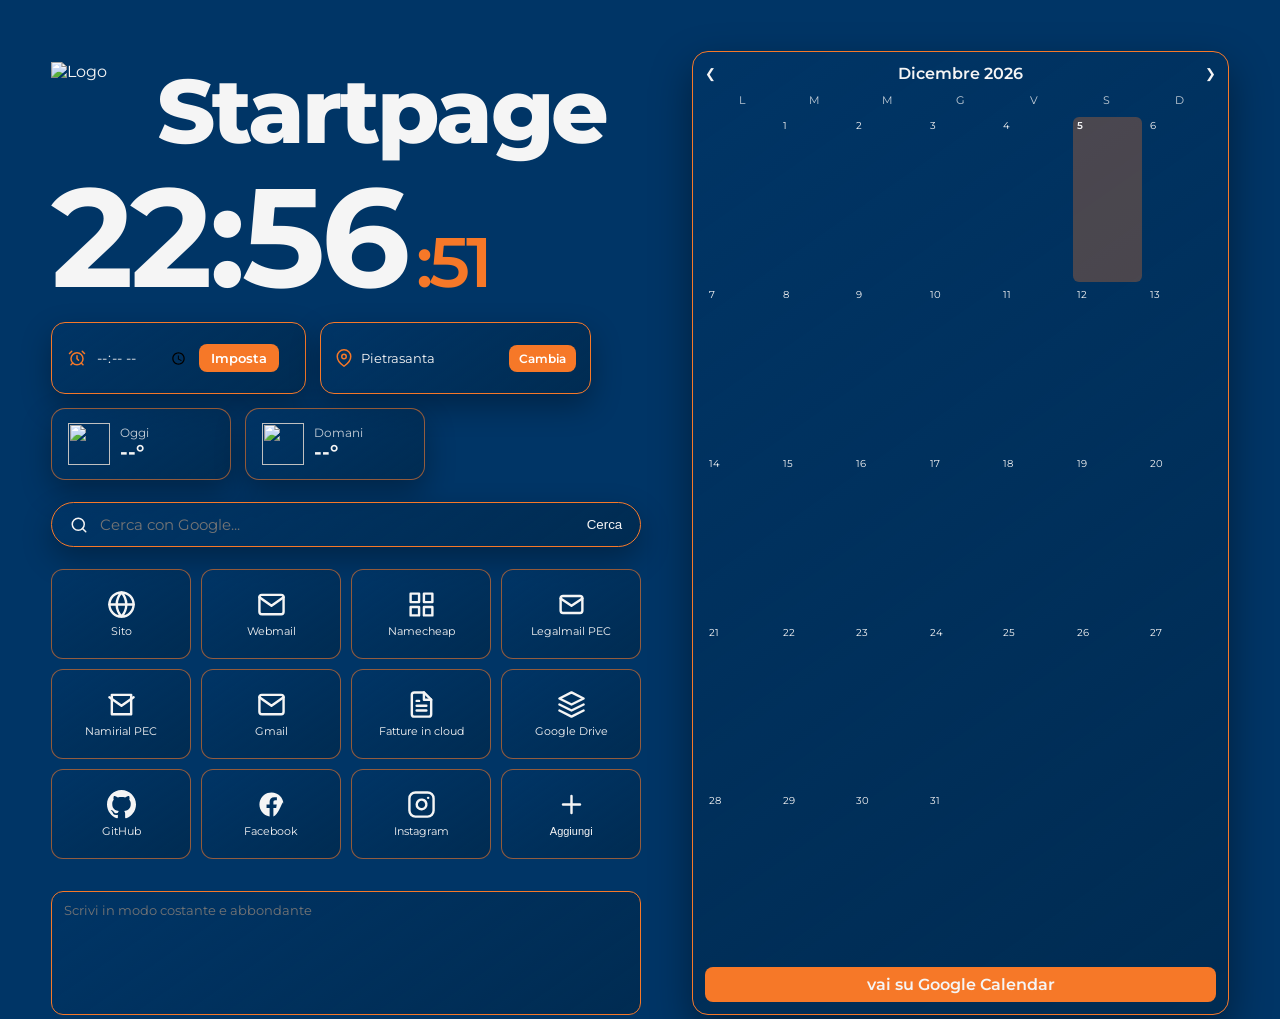
==== startpage/index.html @ b62c3a61 "Startpage: layout mobile sveglia+località insieme, meteo sotto" ====
<!DOCTYPE html>
<html lang="it">
<head>
  <meta charset="UTF-8">
  <meta name="viewport" content="width=device-width, initial-scale=1.0">
  <title>Startpage</title>
  <link rel="preconnect" href="https://fonts.googleapis.com">
  <link rel="preconnect" href="https://fonts.gstatic.com" crossorigin>
  <link href="https://fonts.googleapis.com/css2?family=Montserrat:wght@400;500;600;700;800&display=swap" rel="stylesheet">
  <style>
    * { margin: 0; padding: 0; box-sizing: border-box; }
    html, body {
      height: 100%;
      font-family: 'Montserrat', system-ui, sans-serif;
      background: #003566;
      color: #f5f5f5;
      overflow: visible;
    }
    .bg-pattern {
      position: fixed;
      inset: 0;
      pointer-events: none;
      z-index: 0;
    }
    .bg-pattern::before {
      content: '';
      position: absolute;
      inset: -40%;
      background-image: url('https://lombardiadmin.github.io/gl_startpage/img/LOGO_ALLBLACK.svg');
      background-repeat: repeat;
      background-size: 160px 160px;
      opacity: 0.08;
      transform: rotate(-30deg);
      animation: pattern-scroll 80s linear infinite;
      filter: brightness(0);
    }
    @keyframes pattern-scroll {
      from { background-position: 0 0; }
      to { background-position: 320px 0; }
    }
    .container {
      position: relative;
      z-index: 1;
      display: grid;
      grid-template-columns: 1.1fr 1fr;
      gap: clamp(20px, 4vw, 60px);
      height: 100dvh;
      padding: clamp(20px, 4vw, 60px);
      overflow: visible;
    }
    .left-col, .right-col {
      display: flex;
      flex-direction: column;
      gap: clamp(16px, 3vw, 22px);
      overflow: visible;
      padding-right: 0;
    }
    
    .title-row {
      display: flex;
      align-items: center;
      gap: 16px;
      overflow: visible;
      padding-top: 20px;
    }
    .title-logo {
      width: clamp(60px, 10vw, 90px);
      height: clamp(60px, 10vw, 90px);
      margin-top: -10px;
      display: block;
    }
    .title {
      font-size: clamp(42px, 10vw, 90px);
      font-weight: 800;
      letter-spacing: -3px;
      line-height: 0.9;
    }
    
    .time {
      font-size: clamp(48px, 14vw, 140px);
      font-weight: 700;
      letter-spacing: -4px;
      line-height: 0.9;
      display: flex;
      align-items: baseline;
      gap: 10px;
    }
    .time-seconds {
      font-size: clamp(24px, 7vw, 70px);
      color: #f67828;
      font-weight: 600;
    }
    
    .top-row {
      display: flex;
      align-items: center;
      gap: clamp(16px, 3vw, 24px);
      flex-wrap: wrap;
    }
    
    .weather-row {
      display: flex;
      align-items: stretch;
      gap: clamp(10px, 2vw, 14px);
      flex-wrap: wrap;
    }
    .weather-card {
      display: flex;
      align-items: center;
      gap: 10px;
      padding: 10px 16px;
      background: linear-gradient(145deg, rgba(0,53,102,.8), rgba(0,35,63,.5));
      border: 1px solid rgba(246,120,40,.6);
      border-radius: 14px;
      box-shadow: 0 12px 30px rgba(0,0,0,.3);
      height: 72px;
      width: 180px;
      flex-shrink: 0;
    }
    .location-card {
      display: flex;
      align-items: center;
      gap: 8px;
      padding: 10px 14px;
      background: linear-gradient(145deg, rgba(0,53,102,.8), rgba(0,35,63,.5));
      border: 1px solid #f67828;
      border-radius: 14px;
      box-shadow: 0 12px 30px rgba(0,0,0,.3);
      height: 72px;
    }
    .location-card input {
      background: transparent;
      border: none;
      color: #f5f5f5;
      font-family: 'Montserrat', sans-serif;
      font-size: 13px;
      width: 140px;
      outline: none;
    }
    .location-card button {
      background: #f67828;
      border: none;
      color: #fff;
      padding: 6px 10px;
      border-radius: 8px;
      cursor: pointer;
      font-family: 'Montserrat', sans-serif;
      font-weight: 600;
      font-size: 12px;
    }
    .alarm-card {
      display: flex;
      align-items: center;
      gap: 10px;
      padding: 10px 16px;
      background: linear-gradient(145deg, rgba(0,53,102,.8), rgba(0,35,63,.5));
      border: 1px solid #f67828;
      border-radius: 14px;
      box-shadow: 0 12px 30px rgba(0,0,0,.3);
      height: 72px;
    }
    .alarm-card input[type="time"] {
      background: transparent;
      border: none;
      color: #f5f5f5;
      font-family: 'Montserrat', sans-serif;
      font-size: 14px;
    }
    .alarm-card button {
      background: #f67828;
      border: none;
      color: #fff;
      padding: 6px 12px;
      border-radius: 8px;
      cursor: pointer;
      font-family: 'Montserrat', sans-serif;
      font-weight: 600;
    }
    
    .weather-icon {
      width: 42px;
      height: 42px;
    }
    .weather-info {
      display: flex;
      flex-direction: column;
    }
    .weather-day {
      font-size: 12px;
      opacity: .8;
    }
    .weather-temp {
      font-size: 20px;
      font-weight: 700;
    }
    
    .search-box {
      display: flex;
      align-items: center;
      gap: 12px;
      padding: 12px 18px;
      background: linear-gradient(145deg, rgba(0,53,102,.8), rgba(0,35,63,.5));
      border: 1px solid #f67828;
      border-radius: 999px;
      box-shadow: 0 12px 30px rgba(0,0,0,.3);
      width: 100%;
      max-width: 100%;
    }
    .search-box input {
      flex: 1;
      background: transparent;
      border: none;
      color: #f5f5f5;
      font-family: 'Montserrat', sans-serif;
      font-size: 15px;
      outline: none;
    }
    .search-box button {
      background: transparent;
      border: none;
      color: #f5f5f5;
      cursor: pointer;
    }
    
    .links-grid {
      display: grid;
      grid-template-columns: repeat(4, 1fr);
      gap: 10px;
    }
    .link-item {
      display: flex;
      flex-direction: column;
      align-items: center;
      justify-content: center;
      gap: 6px;
      text-decoration: none;
      color: #f5f5f5;
      text-align: center;
      padding: 10px 6px;
      background: linear-gradient(145deg, rgba(0,53,102,.8), rgba(0,35,63,.5));
      border: 1px solid rgba(246,120,40,.6);
      border-radius: 12px;
      transition: border-color .2s ease, background .2s ease, transform .2s ease;
      min-height: 90px;
    }
    .link-item svg,
    .link-item img {
      width: 29px;
      height: 29px;
      border-radius: 4px;
    }
    .link-item:hover {
      border-color: #f67828;
      background: rgba(246,120,40,.25);
      transform: translateY(-2px);
    }
    .link-name {
      font-size: 11px;
      line-height: 1.2;
      max-width: 90px;
    }
    
    .notes-area {
      margin-top: 10px;
      width: 100%;
      flex: 1;
      min-height: 120px;
    }
    .notes-area textarea {
      width: 100%;
      height: 100%;
      min-height: 120px;
      background: linear-gradient(145deg, rgba(0,53,102,.8), rgba(0,35,63,.5));
      border: 1px solid #f67828;
      border-radius: 12px;
      color: #f5f5f5;
      font-family: 'Montserrat', sans-serif;
      font-size: 13px;
      padding: 10px 12px;
      resize: none;
      outline: none;
    }
    .calendar-card {
      flex: 1;
      height: 100%;
      background: linear-gradient(145deg, rgba(0,53,102,.8), rgba(0,35,63,.5));
      border: 1px solid #f67828;
      border-radius: 16px;
      overflow: hidden;
      box-shadow: 0 16px 40px rgba(0,0,0,.4);
    }
    .calendar-card iframe {
      width: 100%;
      height: 100%;
      border: none;
    }
    
    @media (max-width: 1100px) {
      .container { grid-template-columns: 1fr; overflow: visible; }
      html, body { overflow: visible; }
      .calendar-card { height: 400px; }
      .search-box { width: 100%; }
      .links-grid { grid-template-columns: repeat(2, 1fr); }
      .weather-row { gap: 8px; display: flex; flex-wrap: wrap; }
      .alarm-card { flex: 1 1 45%; }
      .location-card { flex: 1 1 45%; }
      .weather-card { flex: 1 1 45%; }
    }
  </style>
</head>
<body>
  <div class="bg-pattern"></div>
  <div class="container">
    <div class="left-col">
      <div class="title-row">
        <img class="title-logo" src="https://lombardiadmin.github.io/gl_startpage/img/LOGOWHITE.svg" alt="Logo">
        <h1 class="title">Startpage</h1>
      </div>
      
      <div class="time">
        <span id="time-main">00:00</span>
        <span class="time-seconds" id="time-sec">:00</span>
      </div>
      
      <div class="weather-row">
        <div class="alarm-card">
          <svg width="18" height="18" viewBox="0 0 24 24" fill="none" stroke="#f67828" stroke-width="2" stroke-linecap="round" stroke-linejoin="round"><circle cx="12" cy="13" r="8"/><path d="M12 9v4l2 2"/><path d="M5 3L2 6"/><path d="M22 6l-3-3"/><path d="M6.38 18.7L4 21"/><path d="M17.64 18.67L20 21"/></svg>
          <input type="time" id="alarmTime">
          <button onclick="setAlarm()">Imposta</button>
          <span id="alarmStatus" style="font-size:12px; opacity:.8;"></span>
        </div>
        <div class="location-card">
          <svg width="18" height="18" viewBox="0 0 24 24" fill="none" stroke="#f67828" stroke-width="2" stroke-linecap="round" stroke-linejoin="round"><path d="M21 10c0 7-9 13-9 13s-9-6-9-13a9 9 0 0 1 18 0z"/><circle cx="12" cy="10" r="3"/></svg>
          <input id="locationInput" value="Pietrasanta" placeholder="Località">
          <button onclick="updateLocation()">Cambia</button>
        </div>
        <div class="weather-card">
          <img class="weather-icon" id="weather-icon-today" src="" alt="">
          <div class="weather-info">
            <span class="weather-day">Oggi</span>
            <span class="weather-temp" id="weather-today">--°</span>
          </div>
        </div>
        <div class="weather-card">
          <img class="weather-icon" id="weather-icon-tomorrow" src="" alt="">
          <div class="weather-info">
            <span class="weather-day">Domani</span>
            <span class="weather-temp" id="weather-tomorrow">--°</span>
          </div>
        </div>
      </div>
      
      <form class="search-box" action="https://www.google.com/search" method="GET">
        <svg width="18" height="18" viewBox="0 0 24 24" fill="none" stroke="currentColor" stroke-width="2" stroke-linecap="round" stroke-linejoin="round"><circle cx="11" cy="11" r="8"/><line x1="21" y1="21" x2="16.65" y2="16.65"/></svg>
        <input type="text" name="q" placeholder="Cerca con Google..." autocomplete="off">
        <button type="submit">Cerca</button>
      </form>
      
      <div class="links-grid" id="linksGrid">
        <a class="link-item" href="https://www.gabrielelombardisrl.com" target="_blank">
          <svg viewBox="0 0 24 24" fill="none" stroke="currentColor" stroke-width="2" stroke-linecap="round" stroke-linejoin="round"><circle cx="12" cy="12" r="10"/><line x1="2" y1="12" x2="22" y2="12"/><path d="M12 2a15.3 15.3 0 0 1 4 10 15.3 15.3 0 0 1-4 10 15.3 15.3 0 0 1-4-10 15.3 15.3 0 0 1 4-10z"/></svg>
          <span class="link-name">Sito</span>
        </a>
        <a class="link-item" href="https://server703.web-hosting.com:2096/cpsess1949584074/webmail/jupiter/account_preferences/index.html#/" target="_blank">
          <svg viewBox="0 0 24 24" fill="none" stroke="currentColor" stroke-width="2" stroke-linecap="round" stroke-linejoin="round"><path d="M4 4h16c1.1 0 2 .9 2 2v12c0 1.1-.9 2-2 2H4c-1.1 0-2-.9-2-2V6c0-1.1.9-2 2-2z"/><polyline points="22,6 12,13 2,6"/></svg>
          <span class="link-name">Webmail</span>
        </a>
        <a class="link-item" href="https://www.namecheap.com" target="_blank">
          <svg viewBox="0 0 24 24" fill="none" stroke="currentColor" stroke-width="2" stroke-linecap="round" stroke-linejoin="round"><rect x="3" y="3" width="7" height="7"/><rect x="14" y="3" width="7" height="7"/><rect x="14" y="14" width="7" height="7"/><rect x="3" y="14" width="7" height="7"/></svg>
          <span class="link-name">Namecheap</span>
        </a>
        <a class="link-item" href="https://webmail.infocert.it/legalmail/" target="_blank">
          <svg viewBox="0 0 24 24" fill="none" stroke="currentColor" stroke-width="2" stroke-linecap="round" stroke-linejoin="round"><rect x="3" y="5" width="18" height="14" rx="2"/><polyline points="3 7 12 13 21 7"/></svg>
          <span class="link-name">Legalmail PEC</span>
        </a>
        <a class="link-item" href="https://www.namirial.it/pec/" target="_blank">
          <svg viewBox="0 0 24 24" fill="none" stroke="currentColor" stroke-width="2" stroke-linecap="round" stroke-linejoin="round"><path d="M4 4h16v16H4z"/><path d="M22 6L12 13 2 6"/></svg>
          <span class="link-name">Namirial PEC</span>
        </a>
        <a class="link-item" href="https://mail.google.com" target="_blank">
          <svg viewBox="0 0 24 24" fill="none" stroke="currentColor" stroke-width="2" stroke-linecap="round" stroke-linejoin="round"><path d="M4 4h16c1.1 0 2 .9 2 2v12c0 1.1-.9 2-2 2H4c-1.1 0-2-.9-2-2V6c0-1.1.9-2 2-2z"/><polyline points="22,6 12,13 2,6"/></svg>
          <span class="link-name">Gmail</span>
        </a>
        <a class="link-item" href="https://www.fattureincloud.it" target="_blank">
          <svg viewBox="0 0 24 24" fill="none" stroke="currentColor" stroke-width="2" stroke-linecap="round" stroke-linejoin="round"><path d="M14 2H6a2 2 0 0 0-2 2v16a2 2 0 0 0 2 2h12a2 2 0 0 0 2-2V8z"/><polyline points="14,2 14,8 20,8"/><line x1="16" y1="13" x2="8" y2="13"/><line x1="16" y1="17" x2="8" y2="17"/><polyline points="10,9 9,9 8,9"/></svg>
          <span class="link-name">Fatture in cloud</span>
        </a>
        <a class="link-item" href="https://drive.google.com/drive/folders/1b-_ltrPAFRr6zDzSw6Bn8rayREw6NcQG?usp=drive_link" target="_blank">
          <svg viewBox="0 0 24 24" fill="none" stroke="currentColor" stroke-width="2" stroke-linecap="round" stroke-linejoin="round"><path d="M12 2L2 7l10 5 10-5-10-5z"/><path d="M2 17l10 5 10-5"/><path d="M2 12l10 5 10-5"/></svg>
          <span class="link-name">Google Drive</span>
        </a>
        <a class="link-item" href="https://github.com/lombardiadmin?tab=repositories" target="_blank">
          <svg viewBox="0 0 24 24" fill="currentColor"><path d="M12 0c-6.626 0-12 5.373-12 12 0 5.302 3.438 9.8 8.207 11.387.599.111.793-.261.793-.577v-2.234c-3.338.726-4.033-1.416-4.033-1.416-.546-1.387-1.333-1.756-1.333-1.756-1.089-.745.083-.729.083-.729 1.205.084 1.839 1.237 1.839 1.237 1.07 1.834 2.807 1.304 3.492.997.107-.775.418-1.305.762-1.604-2.665-.305-5.467-1.334-5.467-5.931 0-1.311.469-2.381 1.236-3.221-.124-.303-.535-1.524.117-3.176 0 0 1.008-.322 3.301 1.23.957-.266 1.983-.399 3.003-.404 1.02.005 2.047.138 3.006.404 2.291-1.552 3.297-1.23 3.297-1.23.653 1.653.242 2.874.118 3.176.77.84 1.235 1.911 1.235 3.221 0 4.609-2.807 5.624-5.479 5.921.43.372.823 1.102.823 2.222v3.293c0 .319.192.694.801.576 4.765-1.589 8.199-6.086 8.199-11.386 0-6.627-5.373-12-12-12z"/></svg>
          <span class="link-name">GitHub</span>
        </a>
        <a class="link-item" href="https://www.facebook.com/gabrielelombardi.srl" target="_blank">
          <svg viewBox="0 0 24 24" fill="currentColor"><path d="M22 12c0-5.523-4.477-10-10-10S2 6.477 2 12c0 4.991 3.657 9.128 8.438 9.878v-6.987h-2.54V12h2.54V9.797c0-2.506 1.492-3.89 3.777-3.89 1.094 0 2.238.195 2.238.195v2.46h-1.26c-1.243 0-1.63.771-1.63 1.562V12h2.773l-.443 2.891h-2.33v6.988C18.343 21.128 22 4.991 22 12z"/></svg>
          <span class="link-name">Facebook</span>
        </a>
        <a class="link-item" href="https://www.instagram.com/gabrielelombardi.srl/" target="_blank">
          <svg viewBox="0 0 24 24" fill="none" stroke="currentColor" stroke-width="2" stroke-linecap="round" stroke-linejoin="round"><rect x="2" y="2" width="20" height="20" rx="5" ry="5"/><path d="M16 11.37A4 4 0 1 1 12.63 8 4 4 0 0 1 16 11.37z"/><line x1="17.5" y1="6.5" x2="17.51" y2="6.5"/></svg>
          <span class="link-name">Instagram</span>
        </a>
        <button class="link-item" onclick="addCustomLink()" type="button">
          <svg viewBox="0 0 24 24" fill="none" stroke="currentColor" stroke-width="2" stroke-linecap="round" stroke-linejoin="round"><line x1="12" y1="5" x2="12" y2="19"/><line x1="5" y1="12" x2="19" y2="12"/></svg>
          <span class="link-name">Aggiungi</span>
        </button>
      </div>
      
      <div class="notes-area">
        <textarea id="notes" placeholder="Scrivi in modo costante e abbondante"></textarea>
      </div>
    </div>
    
    <div class="right-col">
      <div class="calendar-card" style="display:flex;flex-direction:column;padding:12px;gap:10px;">
        <div style="display:flex;align-items:center;justify-content:space-between;">
          <button onclick="prevMonth()" style="background:transparent;border:none;color:#f5f5f5;cursor:pointer;">&#10094;</button>
          <div id="calTitle" style="font-weight:600;"></div>
          <button onclick="nextMonth()" style="background:transparent;border:none;color:#f5f5f5;cursor:pointer;">&#10095;</button>
        </div>
        <div style="display:grid;grid-template-columns:repeat(7,1fr);text-align:center;font-size:11px;opacity:.8;">
          <div>L</div><div>M</div><div>M</div><div>G</div><div>V</div><div>S</div><div>D</div>
        </div>
        <div id="calGrid" style="display:grid;grid-template-columns:repeat(7,1fr);gap:4px;flex:1;"></div>
        <a href="https://calendar.google.com/calendar/u/0/r" target="_blank" style="text-align:center;color:#f5f5f5;text-decoration:none;background:#f67828;padding:8px;border-radius:8px;font-weight:600;">vai su Google Calendar</a>
      </div>
    </div>
  </div>

  <script>
    function updateTime() {
      const now = new Date();
      const h = String(now.getHours()).padStart(2, '0');
      const m = String(now.getMinutes()).padStart(2, '0');
      const s = String(now.getSeconds()).padStart(2, '0');
      document.getElementById('time-main').textContent = h + ':' + m;
      document.getElementById('time-sec').textContent = ':' + s;
    }
    setInterval(updateTime, 1000);
    updateTime();

    let alarmTime = null;
    let alarmTriggered = false;
    let alarmAudioCtx = null;
    function playAlarm() {
      try {
        if (!alarmAudioCtx) {
          alarmAudioCtx = new (window.AudioContext || window.webkitAudioContext)();
        }
        if (alarmAudioCtx.state === 'suspended') {
          alarmAudioCtx.resume();
        }
        const ctx = alarmAudioCtx;
        const osc = ctx.createOscillator();
        const gain = ctx.createGain();
        osc.connect(gain);
        gain.connect(ctx.destination);
        osc.frequency.value = 880;
        osc.type = 'sine';
        gain.gain.setValueAtTime(0.3, ctx.currentTime);
        gain.gain.exponentialRampToValueAtTime(0.01, ctx.currentTime + 1.5);
        osc.start(ctx.currentTime);
        osc.stop(ctx.currentTime + 1.5);
      } catch(e) {
        try { new Audio('[data-uri]').play(); } catch(_) {}
      }
    }
    function setAlarm() {
      const val = document.getElementById('alarmTime').value;
      if (!val) return;
      alarmTime = val;
      alarmTriggered = false;
      document.getElementById('alarmStatus').textContent = 'Sveglia impostata per ' + val;
    }
    setInterval(() => {
      if (!alarmTime) return;
      const now = new Date();
      const cur = String(now.getHours()).padStart(2,'0') + ':' + String(now.getMinutes()).padStart(2,'0');
      if (cur === alarmTime && !alarmTriggered) {
        alarmTriggered = true;
        playAlarm();
        alert('Sveglia!');
        document.getElementById('alarmStatus').textContent = 'Sveglia attivata';
      }
    }, 1000);

    let weatherLat = 43.9636;
    let weatherLon = 10.2097;
    
    async function updateLocation() {
      const loc = document.getElementById('locationInput').value || 'Pietrasanta';
      try {
        const res = await fetch(`https://nominatim.openstreetmap.org/search?q=${encodeURIComponent(loc)}&format=json&limit=1`);
        const data = await res.json();
        if (data[0]) {
          weatherLat = parseFloat(data[0].lat);
          weatherLon = parseFloat(data[0].lon);
          loadWeather();
        }
      } catch(e) {
        loadWeather();
      }
    }
    
    async function loadWeather() {
      try {
        const res = await fetch(`https://api.open-meteo.com/v1/forecast?latitude=${weatherLat}&longitude=${weatherLon}&daily=temperature_2m_max,temperature_2m_min,weathercode&timezone=Europe/Rome&forecast_days=2`);
        const data = await res.json();
        const codes = data.daily.weathercode;
        const max = data.daily.temperature_2m_max;
        document.getElementById('weather-today').textContent = Math.round(max[0]) + '°';
        document.getElementById('weather-tomorrow').textContent = Math.round(max[1]) + '°';
        const icons = {
          0: 'https://openweathermap.org/img/wn/01d@2x.png',1:'https://openweathermap.org/img/wn/01d@2x.png',2:'https://openweathermap.org/img/wn/02d@2x.png',3:'https://openweathermap.org/img/wn/03d@2x.png',
          45:'https://openweathermap.org/img/wn/50d@2x.png',48:'https://openweathermap.org/img/wn/50d@2x.png',
          51:'https://openweathermap.org/img/wn/09d@2x.png',53:'https://openweathermap.org/img/wn/09d@2x.png',55:'https://openweathermap.org/img/wn/09d@2x.png',
          61:'https://openweathermap.org/img/wn/10d@2x.png',63:'https://openweathermap.org/img/wn/10d@2x.png',65:'https://openweathermap.org/img/wn/10d@2x.png',
          71:'https://openweathermap.org/img/wn/13d@2x.png',73:'https://openweathermap.org/img/wn/13d@2x.png',75:'https://openweathermap.org/img/wn/13d@2x.png',
          80:'https://openweathermap.org/img/wn/09d@2x.png',81:'https://openweathermap.org/img/wn/09d@2x.png',82:'https://openweathermap.org/img/wn/09d@2x.png',
          95:'https://openweathermap.org/img/wn/11d@2x.png'
        };
        document.getElementById('weather-icon-today').src = icons[codes[0]] || icons[0];
        document.getElementById('weather-icon-tomorrow').src = icons[codes[1]] || icons[0];
      } catch(e) {}
    }
    loadWeather();

    // Custom links
    function loadCustomLinks() {
      try {
        const links = JSON.parse(localStorage.getItem('startpage-custom-links') || '[]');
        const grid = document.getElementById('linksGrid');
        const addBtn = grid.querySelector('button[onclick="addCustomLink()"]');
        links.slice(0, 16).forEach(link => {
          const a = document.createElement('a');
          a.className = 'link-item';
          a.href = link.url;
          a.target = '_blank';
          a.innerHTML = '<svg viewBox="0 0 24 24" fill="none" stroke="currentColor" stroke-width="2" stroke-linecap="round" stroke-linejoin="round"><circle cx="12" cy="12" r="10"/><path d="M2 12h20"/><path d="M12 2a15.3 15.3 0 0 1 4 10 15.3 15.3 0 0 1-4 10 15.3 15.3 0 0 1-4-10 15.3 15.3 0 0 1 4-10z"/></svg><span class="link-name">' + (link.name || 'Link') + '</span>';
          grid.insertBefore(a, addBtn);
        });
      } catch(e) {}
    }

    function addCustomLink() {
      try {
        const links = JSON.parse(localStorage.getItem('startpage-custom-links') || '[]');
        if (links.length >= 16) {
          alert('Limite massimo di 16 link raggiunto.');
          return;
        }
        const name = prompt('Nome del link:');
        if (!name) return;
        let url = prompt('URL del link (includi https://):');
        if (!url) return;
        if (!url.startsWith('http://') && !url.startsWith('https://')) {
          url = 'https://' + url;
        }
        links.push({ name, url });
        localStorage.setItem('startpage-custom-links', JSON.stringify(links));
        const grid = document.getElementById('linksGrid');
        const addBtn = grid.querySelector('button[onclick="addCustomLink()"]');
        const a = document.createElement('a');
        a.className = 'link-item';
        a.href = url;
        a.target = '_blank';
        a.innerHTML = '<svg viewBox="0 0 24 24" fill="none" stroke="currentColor" stroke-width="2" stroke-linecap="round" stroke-linejoin="round"><circle cx="12" cy="12" r="10"/><path d="M2 12h20"/><path d="M12 2a15.3 15.3 0 0 1 4 10 15.3 15.3 0 0 1-4 10 15.3 15.3 0 0 1-4-10 15.3 15.3 0 0 1 4-10z"/></svg><span class="link-name">' + name + '</span>';
        grid.insertBefore(a, addBtn);
      } catch(e) {}
    }

    loadCustomLinks();

    const notes = document.getElementById('notes');
    if (notes) {
      notes.value = localStorage.getItem('startpage-notes') || '';
      notes.addEventListener('input', () => localStorage.setItem('startpage-notes', notes.value));
    }

    // Local calendar
    let calDate = new Date();
    function renderCalendar() {
      const grid = document.getElementById('calGrid');
      const title = document.getElementById('calTitle');
      if (!grid || !title) return;
      grid.innerHTML = '';
      const year = calDate.getFullYear();
      const month = calDate.getMonth();
      const firstDay = new Date(year, month, 1);
      const lastDay = new Date(year, month + 1, 0);
      const monthNames = ['Gennaio','Febbraio','Marzo','Aprile','Maggio','Giugno','Luglio','Agosto','Settembre','Ottobre','Novembre','Dicembre'];
      title.textContent = monthNames[month] + ' ' + year;
      let start = firstDay.getDay();
      if (start === 0) start = 7;
      for (let i = 1; i < start; i++) {
        const empty = document.createElement('div');
        grid.appendChild(empty);
      }
      for (let d = 1; d <= lastDay.getDate(); d++) {
        const cellWrap = document.createElement('div');
        cellWrap.style.display = 'flex';
        cellWrap.style.flexDirection = 'column';
        cellWrap.style.minHeight = '40px';
        cellWrap.style.borderRadius = '6px';
        cellWrap.style.overflow = 'hidden';
        const dayNum = document.createElement('div');
        dayNum.textContent = d;
        dayNum.style.padding = '2px 4px';
        dayNum.style.fontSize = '10px';
        const today = new Date();
        if (today.getDate() === d && today.getMonth() === month && today.getFullYear() === year) {
          cellWrap.style.background = 'rgba(246,120,40,0.3)';
          dayNum.style.fontWeight = '600';
        }
        const note = document.createElement('div');
        note.contentEditable = true;
        note.setAttribute('data-date', year + '-' + String(month+1).padStart(2,'0') + '-' + String(d).padStart(2,'0'));
        note.style.flex = '1';
        note.style.fontSize = '9px';
        note.style.padding = '2px 4px';
        note.style.outline = 'none';
        note.style.wordBreak = 'break-word';
        note.style.overflow = 'hidden';
        const key = 'cal-note-' + note.getAttribute('data-date');
        note.textContent = localStorage.getItem(key) || '';
        note.addEventListener('input', () => {
          if (note.textContent.length > 30) {
            note.textContent = note.textContent.substring(0, 30);
            const range = document.createRange();
            const sel = window.getSelection();
            range.selectNodeContents(note);
            range.collapse(false);
            sel.removeAllRanges();
            sel.addRange(range);
          }
          localStorage.setItem(key, note.textContent);
        });
        cellWrap.appendChild(dayNum);
        cellWrap.appendChild(note);
        grid.appendChild(cellWrap);
      }
    }
    function prevMonth() { calDate.setMonth(calDate.getMonth() - 1); renderCalendar(); }
    function nextMonth() { calDate.setMonth(calDate.getMonth() + 1); renderCalendar(); }
    renderCalendar();
  </script>
</body>
</html>
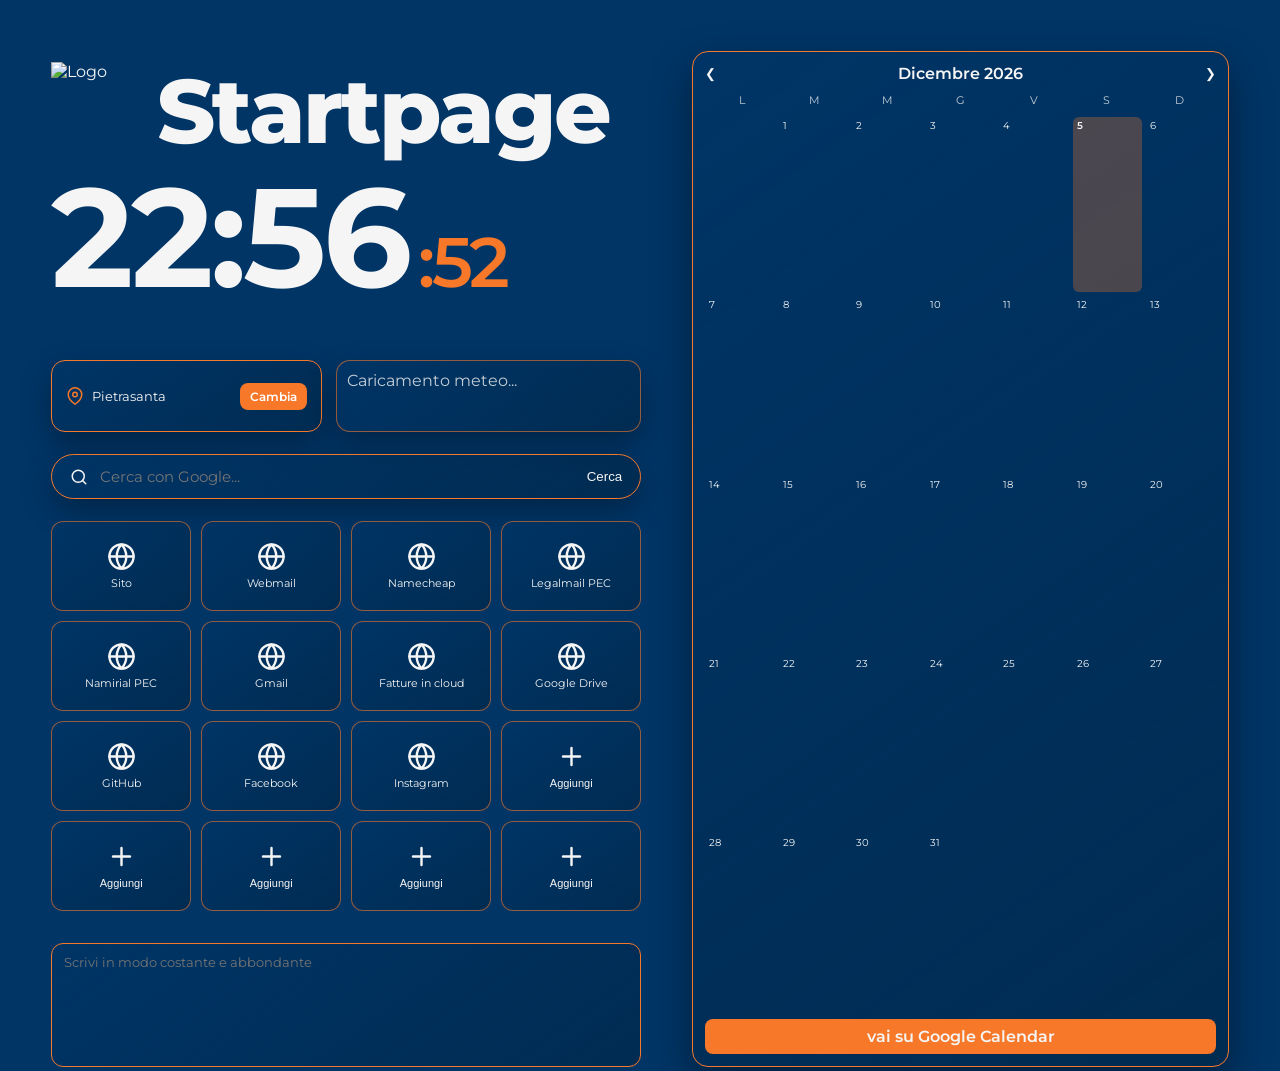
==== commit 3fd5d0cd: "Startpage: sveglia su click orario, meteo settimanale, link rimovibili, suono più lungo" ====
--- a/startpage/index.html
+++ b/startpage/index.html
@@ -72,18 +72,19 @@
     .title {
       font-size: clamp(42px, 10vw, 90px);
       font-weight: 800;
-      letter-spacing: -3px;
+      letter-spacing: -2.7px;
       line-height: 0.9;
     }
     
     .time {
       font-size: clamp(48px, 14vw, 140px);
       font-weight: 700;
-      letter-spacing: -4px;
+      letter-spacing: -3.6px;
       line-height: 0.9;
       display: flex;
       align-items: baseline;
       gap: 10px;
+      cursor: pointer;
     }
     .time-seconds {
       font-size: clamp(24px, 7vw, 70px);
@@ -103,19 +104,6 @@
       align-items: stretch;
       gap: clamp(10px, 2vw, 14px);
       flex-wrap: wrap;
-    }
-    .weather-card {
-      display: flex;
-      align-items: center;
-      gap: 10px;
-      padding: 10px 16px;
-      background: linear-gradient(145deg, rgba(0,53,102,.8), rgba(0,35,63,.5));
-      border: 1px solid rgba(246,120,40,.6);
-      border-radius: 14px;
-      box-shadow: 0 12px 30px rgba(0,0,0,.3);
-      height: 72px;
-      width: 180px;
-      flex-shrink: 0;
     }
     .location-card {
       display: flex;
@@ -126,7 +114,7 @@
       border: 1px solid #f67828;
       border-radius: 14px;
       box-shadow: 0 12px 30px rgba(0,0,0,.3);
-      height: 72px;
+      min-height: 72px;
     }
     .location-card input {
       background: transparent;
@@ -148,50 +136,29 @@
       font-weight: 600;
       font-size: 12px;
     }
-    .alarm-card {
-      display: flex;
-      align-items: center;
-      gap: 10px;
-      padding: 10px 16px;
+    .weather-week-card {
+      flex: 1;
+      display: flex;
+      gap: 8px;
+      padding: 10px;
       background: linear-gradient(145deg, rgba(0,53,102,.8), rgba(0,35,63,.5));
-      border: 1px solid #f67828;
+      border: 1px solid rgba(246,120,40,.6);
       border-radius: 14px;
       box-shadow: 0 12px 30px rgba(0,0,0,.3);
-      height: 72px;
-    }
-    .alarm-card input[type="time"] {
-      background: transparent;
-      border: none;
-      color: #f5f5f5;
-      font-family: 'Montserrat', sans-serif;
-      font-size: 14px;
-    }
-    .alarm-card button {
-      background: #f67828;
-      border: none;
-      color: #fff;
-      padding: 6px 12px;
-      border-radius: 8px;
-      cursor: pointer;
-      font-family: 'Montserrat', sans-serif;
-      font-weight: 600;
-    }
-    
-    .weather-icon {
-      width: 42px;
-      height: 42px;
-    }
-    .weather-info {
+      overflow-x: auto;
+      min-height: 72px;
+    }
+    .weather-day-item {
       display: flex;
       flex-direction: column;
-    }
-    .weather-day {
-      font-size: 12px;
-      opacity: .8;
-    }
-    .weather-temp {
-      font-size: 20px;
-      font-weight: 700;
+      align-items: center;
+      min-width: 58px;
+      font-size: 11px;
+      gap: 2px;
+    }
+    .weather-day-item img {
+      width: 28px;
+      height: 28px;
     }
     
     .search-box {
@@ -242,6 +209,7 @@
       border-radius: 12px;
       transition: border-color .2s ease, background .2s ease, transform .2s ease;
       min-height: 90px;
+      position: relative;
     }
     .link-item svg,
     .link-item img {
@@ -258,6 +226,28 @@
       font-size: 11px;
       line-height: 1.2;
       max-width: 90px;
+    }
+    .link-remove {
+      position: absolute;
+      top: 4px;
+      right: 4px;
+      width: 18px;
+      height: 18px;
+      border: none;
+      border-radius: 50%;
+      background: rgba(246,120,40,.8);
+      color: #fff;
+      font-size: 12px;
+      line-height: 1;
+      cursor: pointer;
+      display: none;
+      align-items: center;
+      justify-content: center;
+      padding: 0;
+    }
+    .link-item:hover .link-remove { display: flex; }
+    .link-add {
+      cursor: pointer;
     }
     
     .notes-area {
@@ -301,10 +291,9 @@
       .calendar-card { height: 400px; }
       .search-box { width: 100%; }
       .links-grid { grid-template-columns: repeat(2, 1fr); }
-      .weather-row { gap: 8px; display: flex; flex-wrap: wrap; }
-      .alarm-card { flex: 1 1 45%; }
-      .location-card { flex: 1 1 45%; }
-      .weather-card { flex: 1 1 45%; }
+      .weather-row { gap: 8px; flex-wrap: wrap; }
+      .location-card { flex: 1 1 100%; }
+      .weather-week-card { flex: 1 1 100%; }
     }
   </style>
 </head>
@@ -317,36 +306,20 @@
         <h1 class="title">Startpage</h1>
       </div>
       
-      <div class="time">
+      <div class="time" id="timeDisplay" title="Clicca per impostare la sveglia">
         <span id="time-main">00:00</span>
         <span class="time-seconds" id="time-sec">:00</span>
       </div>
+      <div id="alarmStatus" style="font-size:12px; opacity:.8; min-height:16px;"></div>
       
       <div class="weather-row">
-        <div class="alarm-card">
-          <svg width="18" height="18" viewBox="0 0 24 24" fill="none" stroke="#f67828" stroke-width="2" stroke-linecap="round" stroke-linejoin="round"><circle cx="12" cy="13" r="8"/><path d="M12 9v4l2 2"/><path d="M5 3L2 6"/><path d="M22 6l-3-3"/><path d="M6.38 18.7L4 21"/><path d="M17.64 18.67L20 21"/></svg>
-          <input type="time" id="alarmTime">
-          <button onclick="setAlarm()">Imposta</button>
-          <span id="alarmStatus" style="font-size:12px; opacity:.8;"></span>
-        </div>
         <div class="location-card">
           <svg width="18" height="18" viewBox="0 0 24 24" fill="none" stroke="#f67828" stroke-width="2" stroke-linecap="round" stroke-linejoin="round"><path d="M21 10c0 7-9 13-9 13s-9-6-9-13a9 9 0 0 1 18 0z"/><circle cx="12" cy="10" r="3"/></svg>
           <input id="locationInput" value="Pietrasanta" placeholder="Località">
           <button onclick="updateLocation()">Cambia</button>
         </div>
-        <div class="weather-card">
-          <img class="weather-icon" id="weather-icon-today" src="" alt="">
-          <div class="weather-info">
-            <span class="weather-day">Oggi</span>
-            <span class="weather-temp" id="weather-today">--°</span>
-          </div>
-        </div>
-        <div class="weather-card">
-          <img class="weather-icon" id="weather-icon-tomorrow" src="" alt="">
-          <div class="weather-info">
-            <span class="weather-day">Domani</span>
-            <span class="weather-temp" id="weather-tomorrow">--°</span>
-          </div>
+        <div class="weather-week-card" id="weatherWeek">
+          <div style="opacity:.8;">Caricamento meteo...</div>
         </div>
       </div>
       
@@ -356,56 +329,7 @@
         <button type="submit">Cerca</button>
       </form>
       
-      <div class="links-grid" id="linksGrid">
-        <a class="link-item" href="https://www.gabrielelombardisrl.com" target="_blank">
-          <svg viewBox="0 0 24 24" fill="none" stroke="currentColor" stroke-width="2" stroke-linecap="round" stroke-linejoin="round"><circle cx="12" cy="12" r="10"/><line x1="2" y1="12" x2="22" y2="12"/><path d="M12 2a15.3 15.3 0 0 1 4 10 15.3 15.3 0 0 1-4 10 15.3 15.3 0 0 1-4-10 15.3 15.3 0 0 1 4-10z"/></svg>
-          <span class="link-name">Sito</span>
-        </a>
-        <a class="link-item" href="https://server703.web-hosting.com:2096/cpsess1949584074/webmail/jupiter/account_preferences/index.html#/" target="_blank">
-          <svg viewBox="0 0 24 24" fill="none" stroke="currentColor" stroke-width="2" stroke-linecap="round" stroke-linejoin="round"><path d="M4 4h16c1.1 0 2 .9 2 2v12c0 1.1-.9 2-2 2H4c-1.1 0-2-.9-2-2V6c0-1.1.9-2 2-2z"/><polyline points="22,6 12,13 2,6"/></svg>
-          <span class="link-name">Webmail</span>
-        </a>
-        <a class="link-item" href="https://www.namecheap.com" target="_blank">
-          <svg viewBox="0 0 24 24" fill="none" stroke="currentColor" stroke-width="2" stroke-linecap="round" stroke-linejoin="round"><rect x="3" y="3" width="7" height="7"/><rect x="14" y="3" width="7" height="7"/><rect x="14" y="14" width="7" height="7"/><rect x="3" y="14" width="7" height="7"/></svg>
-          <span class="link-name">Namecheap</span>
-        </a>
-        <a class="link-item" href="https://webmail.infocert.it/legalmail/" target="_blank">
-          <svg viewBox="0 0 24 24" fill="none" stroke="currentColor" stroke-width="2" stroke-linecap="round" stroke-linejoin="round"><rect x="3" y="5" width="18" height="14" rx="2"/><polyline points="3 7 12 13 21 7"/></svg>
-          <span class="link-name">Legalmail PEC</span>
-        </a>
-        <a class="link-item" href="https://www.namirial.it/pec/" target="_blank">
-          <svg viewBox="0 0 24 24" fill="none" stroke="currentColor" stroke-width="2" stroke-linecap="round" stroke-linejoin="round"><path d="M4 4h16v16H4z"/><path d="M22 6L12 13 2 6"/></svg>
-          <span class="link-name">Namirial PEC</span>
-        </a>
-        <a class="link-item" href="https://mail.google.com" target="_blank">
-          <svg viewBox="0 0 24 24" fill="none" stroke="currentColor" stroke-width="2" stroke-linecap="round" stroke-linejoin="round"><path d="M4 4h16c1.1 0 2 .9 2 2v12c0 1.1-.9 2-2 2H4c-1.1 0-2-.9-2-2V6c0-1.1.9-2 2-2z"/><polyline points="22,6 12,13 2,6"/></svg>
-          <span class="link-name">Gmail</span>
-        </a>
-        <a class="link-item" href="https://www.fattureincloud.it" target="_blank">
-          <svg viewBox="0 0 24 24" fill="none" stroke="currentColor" stroke-width="2" stroke-linecap="round" stroke-linejoin="round"><path d="M14 2H6a2 2 0 0 0-2 2v16a2 2 0 0 0 2 2h12a2 2 0 0 0 2-2V8z"/><polyline points="14,2 14,8 20,8"/><line x1="16" y1="13" x2="8" y2="13"/><line x1="16" y1="17" x2="8" y2="17"/><polyline points="10,9 9,9 8,9"/></svg>
-          <span class="link-name">Fatture in cloud</span>
-        </a>
-        <a class="link-item" href="https://drive.google.com/drive/folders/1b-_ltrPAFRr6zDzSw6Bn8rayREw6NcQG?usp=drive_link" target="_blank">
-          <svg viewBox="0 0 24 24" fill="none" stroke="currentColor" stroke-width="2" stroke-linecap="round" stroke-linejoin="round"><path d="M12 2L2 7l10 5 10-5-10-5z"/><path d="M2 17l10 5 10-5"/><path d="M2 12l10 5 10-5"/></svg>
-          <span class="link-name">Google Drive</span>
-        </a>
-        <a class="link-item" href="https://github.com/lombardiadmin?tab=repositories" target="_blank">
-          <svg viewBox="0 0 24 24" fill="currentColor"><path d="M12 0c-6.626 0-12 5.373-12 12 0 5.302 3.438 9.8 8.207 11.387.599.111.793-.261.793-.577v-2.234c-3.338.726-4.033-1.416-4.033-1.416-.546-1.387-1.333-1.756-1.333-1.756-1.089-.745.083-.729.083-.729 1.205.084 1.839 1.237 1.839 1.237 1.07 1.834 2.807 1.304 3.492.997.107-.775.418-1.305.762-1.604-2.665-.305-5.467-1.334-5.467-5.931 0-1.311.469-2.381 1.236-3.221-.124-.303-.535-1.524.117-3.176 0 0 1.008-.322 3.301 1.23.957-.266 1.983-.399 3.003-.404 1.02.005 2.047.138 3.006.404 2.291-1.552 3.297-1.23 3.297-1.23.653 1.653.242 2.874.118 3.176.77.84 1.235 1.911 1.235 3.221 0 4.609-2.807 5.624-5.479 5.921.43.372.823 1.102.823 2.222v3.293c0 .319.192.694.801.576 4.765-1.589 8.199-6.086 8.199-11.386 0-6.627-5.373-12-12-12z"/></svg>
-          <span class="link-name">GitHub</span>
-        </a>
-        <a class="link-item" href="https://www.facebook.com/gabrielelombardi.srl" target="_blank">
-          <svg viewBox="0 0 24 24" fill="currentColor"><path d="M22 12c0-5.523-4.477-10-10-10S2 6.477 2 12c0 4.991 3.657 9.128 8.438 9.878v-6.987h-2.54V12h2.54V9.797c0-2.506 1.492-3.89 3.777-3.89 1.094 0 2.238.195 2.238.195v2.46h-1.26c-1.243 0-1.63.771-1.63 1.562V12h2.773l-.443 2.891h-2.33v6.988C18.343 21.128 22 4.991 22 12z"/></svg>
-          <span class="link-name">Facebook</span>
-        </a>
-        <a class="link-item" href="https://www.instagram.com/gabrielelombardi.srl/" target="_blank">
-          <svg viewBox="0 0 24 24" fill="none" stroke="currentColor" stroke-width="2" stroke-linecap="round" stroke-linejoin="round"><rect x="2" y="2" width="20" height="20" rx="5" ry="5"/><path d="M16 11.37A4 4 0 1 1 12.63 8 4 4 0 0 1 16 11.37z"/><line x1="17.5" y1="6.5" x2="17.51" y2="6.5"/></svg>
-          <span class="link-name">Instagram</span>
-        </a>
-        <button class="link-item" onclick="addCustomLink()" type="button">
-          <svg viewBox="0 0 24 24" fill="none" stroke="currentColor" stroke-width="2" stroke-linecap="round" stroke-linejoin="round"><line x1="12" y1="5" x2="12" y2="19"/><line x1="5" y1="12" x2="19" y2="12"/></svg>
-          <span class="link-name">Aggiungi</span>
-        </button>
-      </div>
+      <div class="links-grid" id="linksGrid"></div>
       
       <div class="notes-area">
         <textarea id="notes" placeholder="Scrivi in modo costante e abbondante"></textarea>
@@ -452,27 +376,39 @@
           alarmAudioCtx.resume();
         }
         const ctx = alarmAudioCtx;
-        const osc = ctx.createOscillator();
-        const gain = ctx.createGain();
-        osc.connect(gain);
-        gain.connect(ctx.destination);
-        osc.frequency.value = 880;
-        osc.type = 'sine';
-        gain.gain.setValueAtTime(0.3, ctx.currentTime);
-        gain.gain.exponentialRampToValueAtTime(0.01, ctx.currentTime + 1.5);
-        osc.start(ctx.currentTime);
-        osc.stop(ctx.currentTime + 1.5);
-      } catch(e) {
-        try { new Audio('[data-uri]').play(); } catch(_) {}
+        const now = ctx.currentTime;
+        const freqs = [880, 988, 1047, 988, 880, 988, 1047, 988, 880, 988, 1047, 988];
+        freqs.forEach((f, i) => {
+          const osc = ctx.createOscillator();
+          const gain = ctx.createGain();
+          osc.connect(gain);
+          gain.connect(ctx.destination);
+          osc.frequency.value = f;
+          osc.type = 'sine';
+          const t = now + i * 0.3;
+          gain.gain.setValueAtTime(0.001, t);
+          gain.gain.exponentialRampToValueAtTime(0.25, t + 0.02);
+          gain.gain.exponentialRampToValueAtTime(0.001, t + 0.28);
+          osc.start(t);
+          osc.stop(t + 0.29);
+        });
+      } catch(e) {}
+    }
+    function setAlarmByClick() {
+      const val = prompt('Imposta sveglia (HH:MM):', alarmTime || '');
+      if (!val) return;
+      if (!/^\d{2}:\d{2}$/.test(val)) {
+        alert('Formato non valido. Usa HH:MM');
+        return;
       }
-    }
-    function setAlarm() {
-      const val = document.getElementById('alarmTime').value;
-      if (!val) return;
       alarmTime = val;
       alarmTriggered = false;
-      document.getElementById('alarmStatus').textContent = 'Sveglia impostata per ' + val;
-    }
+      localStorage.setItem('startpage-alarm', val);
+      document.getElementById('alarmStatus').textContent = 'Sveglia: ' + val;
+    }
+    document.getElementById('timeDisplay').addEventListener('click', setAlarmByClick);
+    const savedAlarm = localStorage.getItem('startpage-alarm');
+    if (savedAlarm) { alarmTime = savedAlarm; document.getElementById('alarmStatus').textContent = 'Sveglia: ' + savedAlarm; }
     setInterval(() => {
       if (!alarmTime) return;
       const now = new Date();
@@ -480,7 +416,7 @@
       if (cur === alarmTime && !alarmTriggered) {
         alarmTriggered = true;
         playAlarm();
-        alert('Sveglia!');
+        alert('!!SVEGLIA!!');
         document.getElementById('alarmStatus').textContent = 'Sveglia attivata';
       }
     }, 1000);
@@ -496,21 +432,28 @@
         if (data[0]) {
           weatherLat = parseFloat(data[0].lat);
           weatherLon = parseFloat(data[0].lon);
+          localStorage.setItem('startpage-location', JSON.stringify({ name: loc, lat: weatherLat, lon: weatherLon }));
           loadWeather();
         }
       } catch(e) {
         loadWeather();
       }
     }
+    const savedLoc = localStorage.getItem('startpage-location');
+    if (savedLoc) {
+      try {
+        const sl = JSON.parse(savedLoc);
+        if (sl.lat && sl.lon) { weatherLat = sl.lat; weatherLon = sl.lon; document.getElementById('locationInput').value = sl.name || 'Pietrasanta'; }
+      } catch(e) {}
+    }
     
     async function loadWeather() {
       try {
-        const res = await fetch(`https://api.open-meteo.com/v1/forecast?latitude=${weatherLat}&longitude=${weatherLon}&daily=temperature_2m_max,temperature_2m_min,weathercode&timezone=Europe/Rome&forecast_days=2`);
+        const res = await fetch(`https://api.open-meteo.com/v1/forecast?latitude=${weatherLat}&longitude=${weatherLon}&daily=temperature_2m_max,temperature_2m_min,weathercode&timezone=Europe/Rome&forecast_days=7`);
         const data = await res.json();
-        const codes = data.daily.weathercode;
-        const max = data.daily.temperature_2m_max;
-        document.getElementById('weather-today').textContent = Math.round(max[0]) + '°';
-        document.getElementById('weather-tomorrow').textContent = Math.round(max[1]) + '°';
+        const codes = data.daily.weathercode || [];
+        const max = data.daily.temperature_2m_max || [];
+        const dates = data.daily.time || [];
         const icons = {
           0: 'https://openweathermap.org/img/wn/01d@2x.png',1:'https://openweathermap.org/img/wn/01d@2x.png',2:'https://openweathermap.org/img/wn/02d@2x.png',3:'https://openweathermap.org/img/wn/03d@2x.png',
           45:'https://openweathermap.org/img/wn/50d@2x.png',48:'https://openweathermap.org/img/wn/50d@2x.png',
@@ -520,57 +463,109 @@
           80:'https://openweathermap.org/img/wn/09d@2x.png',81:'https://openweathermap.org/img/wn/09d@2x.png',82:'https://openweathermap.org/img/wn/09d@2x.png',
           95:'https://openweathermap.org/img/wn/11d@2x.png'
         };
-        document.getElementById('weather-icon-today').src = icons[codes[0]] || icons[0];
-        document.getElementById('weather-icon-tomorrow').src = icons[codes[1]] || icons[0];
+        const days = ['Dom','Lun','Mar','Mer','Gio','Ven','Sab'];
+        const container = document.getElementById('weatherWeek');
+        container.innerHTML = '';
+        for (let i = 0; i < dates.length; i++) {
+          const d = new Date(dates[i] + 'T12:00:00');
+          const el = document.createElement('div');
+          el.className = 'weather-day-item';
+          el.innerHTML = `<div>${days[d.getDay()]}</div><img src="${icons[codes[i]] || icons[0]}" alt=""><div>${Math.round(max[i])}°</div>`;
+          container.appendChild(el);
+        }
       } catch(e) {}
     }
     loadWeather();
 
-    // Custom links
-    function loadCustomLinks() {
+    // Links management
+    const defaultLinks = [
+      { name: 'Sito', url: 'https://www.gabrielelombardisrl.com' },
+      { name: 'Webmail', url: 'https://server703.web-hosting.com:2096/cpsess1949584074/webmail/jupiter/account_preferences/index.html#/' },
+      { name: 'Namecheap', url: 'https://www.namecheap.com' },
+      { name: 'Legalmail PEC', url: 'https://webmail.infocert.it/legalmail/' },
+      { name: 'Namirial PEC', url: 'https://www.namirial.it/pec/' },
+      { name: 'Gmail', url: 'https://mail.google.com' },
+      { name: 'Fatture in cloud', url: 'https://www.fattureincloud.it' },
+      { name: 'Google Drive', url: 'https://drive.google.com/drive/folders/1b-_ltrPAFRr6zDzSw6Bn8rayREw6NcQG?usp=drive_link' },
+      { name: 'GitHub', url: 'https://github.com/lombardiadmin?tab=repositories' },
+      { name: 'Facebook', url: 'https://www.facebook.com/gabrielelombardi.srl' },
+      { name: 'Instagram', url: 'https://www.instagram.com/gabrielelombardi.srl/' }
+    ];
+    function getLinks() {
       try {
-        const links = JSON.parse(localStorage.getItem('startpage-custom-links') || '[]');
-        const grid = document.getElementById('linksGrid');
-        const addBtn = grid.querySelector('button[onclick="addCustomLink()"]');
-        links.slice(0, 16).forEach(link => {
+        const raw = localStorage.getItem('startpage-links');
+        if (raw) return JSON.parse(raw);
+      } catch(e) {}
+      const init = defaultLinks.slice(0, 16);
+      while (init.length < 16) init.push(null);
+      localStorage.setItem('startpage-links', JSON.stringify(init));
+      return init;
+    }
+    function saveLinks(links) {
+      localStorage.setItem('startpage-links', JSON.stringify(links));
+    }
+    function linkIconSvg() {
+      return '<svg viewBox="0 0 24 24" fill="none" stroke="currentColor" stroke-width="2" stroke-linecap="round" stroke-linejoin="round"><circle cx="12" cy="12" r="10"/><path d="M2 12h20"/><path d="M12 2a15.3 15.3 0 0 1 4 10 15.3 15.3 0 0 1-4 10 15.3 15.3 0 0 1-4-10 15.3 15.3 0 0 1 4-10z"/></svg>';
+    }
+    function renderLinks() {
+      const grid = document.getElementById('linksGrid');
+      if (!grid) return;
+      const links = getLinks();
+      grid.innerHTML = '';
+      links.forEach((link, i) => {
+        if (link && link.url) {
+          const wrap = document.createElement('div');
+          wrap.className = 'link-item';
+          wrap.style.position = 'relative';
           const a = document.createElement('a');
-          a.className = 'link-item';
           a.href = link.url;
           a.target = '_blank';
-          a.innerHTML = '<svg viewBox="0 0 24 24" fill="none" stroke="currentColor" stroke-width="2" stroke-linecap="round" stroke-linejoin="round"><circle cx="12" cy="12" r="10"/><path d="M2 12h20"/><path d="M12 2a15.3 15.3 0 0 1 4 10 15.3 15.3 0 0 1-4 10 15.3 15.3 0 0 1-4-10 15.3 15.3 0 0 1 4-10z"/></svg><span class="link-name">' + (link.name || 'Link') + '</span>';
-          grid.insertBefore(a, addBtn);
-        });
-      } catch(e) {}
-    }
-
-    function addCustomLink() {
-      try {
-        const links = JSON.parse(localStorage.getItem('startpage-custom-links') || '[]');
-        if (links.length >= 16) {
-          alert('Limite massimo di 16 link raggiunto.');
-          return;
+          a.style.color = 'inherit';
+          a.style.textDecoration = 'none';
+          a.style.display = 'flex';
+          a.style.flexDirection = 'column';
+          a.style.alignItems = 'center';
+          a.style.gap = '6px';
+          a.innerHTML = linkIconSvg() + '<span class="link-name">' + (link.name || 'Link') + '</span>';
+          const remove = document.createElement('button');
+          remove.className = 'link-remove';
+          remove.type = 'button';
+          remove.textContent = '×';
+          remove.addEventListener('click', (e) => {
+            e.preventDefault();
+            e.stopPropagation();
+            const ls = getLinks();
+            ls[i] = null;
+            saveLinks(ls);
+            renderLinks();
+          });
+          wrap.appendChild(a);
+          wrap.appendChild(remove);
+          grid.appendChild(wrap);
+        } else {
+          const add = document.createElement('button');
+          add.className = 'link-item link-add';
+          add.type = 'button';
+          add.innerHTML = '<svg viewBox="0 0 24 24" fill="none" stroke="currentColor" stroke-width="2" stroke-linecap="round" stroke-linejoin="round"><line x1="12" y1="5" x2="12" y2="19"/><line x1="5" y1="12" x2="19" y2="12"/></svg><span class="link-name">Aggiungi</span>';
+          add.addEventListener('click', () => addLinkAt(i));
+          grid.appendChild(add);
         }
-        const name = prompt('Nome del link:');
-        if (!name) return;
-        let url = prompt('URL del link (includi https://):');
-        if (!url) return;
-        if (!url.startsWith('http://') && !url.startsWith('https://')) {
-          url = 'https://' + url;
-        }
-        links.push({ name, url });
-        localStorage.setItem('startpage-custom-links', JSON.stringify(links));
-        const grid = document.getElementById('linksGrid');
-        const addBtn = grid.querySelector('button[onclick="addCustomLink()"]');
-        const a = document.createElement('a');
-        a.className = 'link-item';
-        a.href = url;
-        a.target = '_blank';
-        a.innerHTML = '<svg viewBox="0 0 24 24" fill="none" stroke="currentColor" stroke-width="2" stroke-linecap="round" stroke-linejoin="round"><circle cx="12" cy="12" r="10"/><path d="M2 12h20"/><path d="M12 2a15.3 15.3 0 0 1 4 10 15.3 15.3 0 0 1-4 10 15.3 15.3 0 0 1-4-10 15.3 15.3 0 0 1 4-10z"/></svg><span class="link-name">' + name + '</span>';
-        grid.insertBefore(a, addBtn);
-      } catch(e) {}
-    }
-
-    loadCustomLinks();
+      });
+    }
+    function addLinkAt(index) {
+      const name = prompt('Nome del link:');
+      if (!name) return;
+      let url = prompt('URL del link (includi https://):');
+      if (!url) return;
+      if (!url.startsWith('http://') && !url.startsWith('https://')) {
+        url = 'https://' + url;
+      }
+      const links = getLinks();
+      links[index] = { name, url };
+      saveLinks(links);
+      renderLinks();
+    }
+    renderLinks();
 
     const notes = document.getElementById('notes');
     if (notes) {
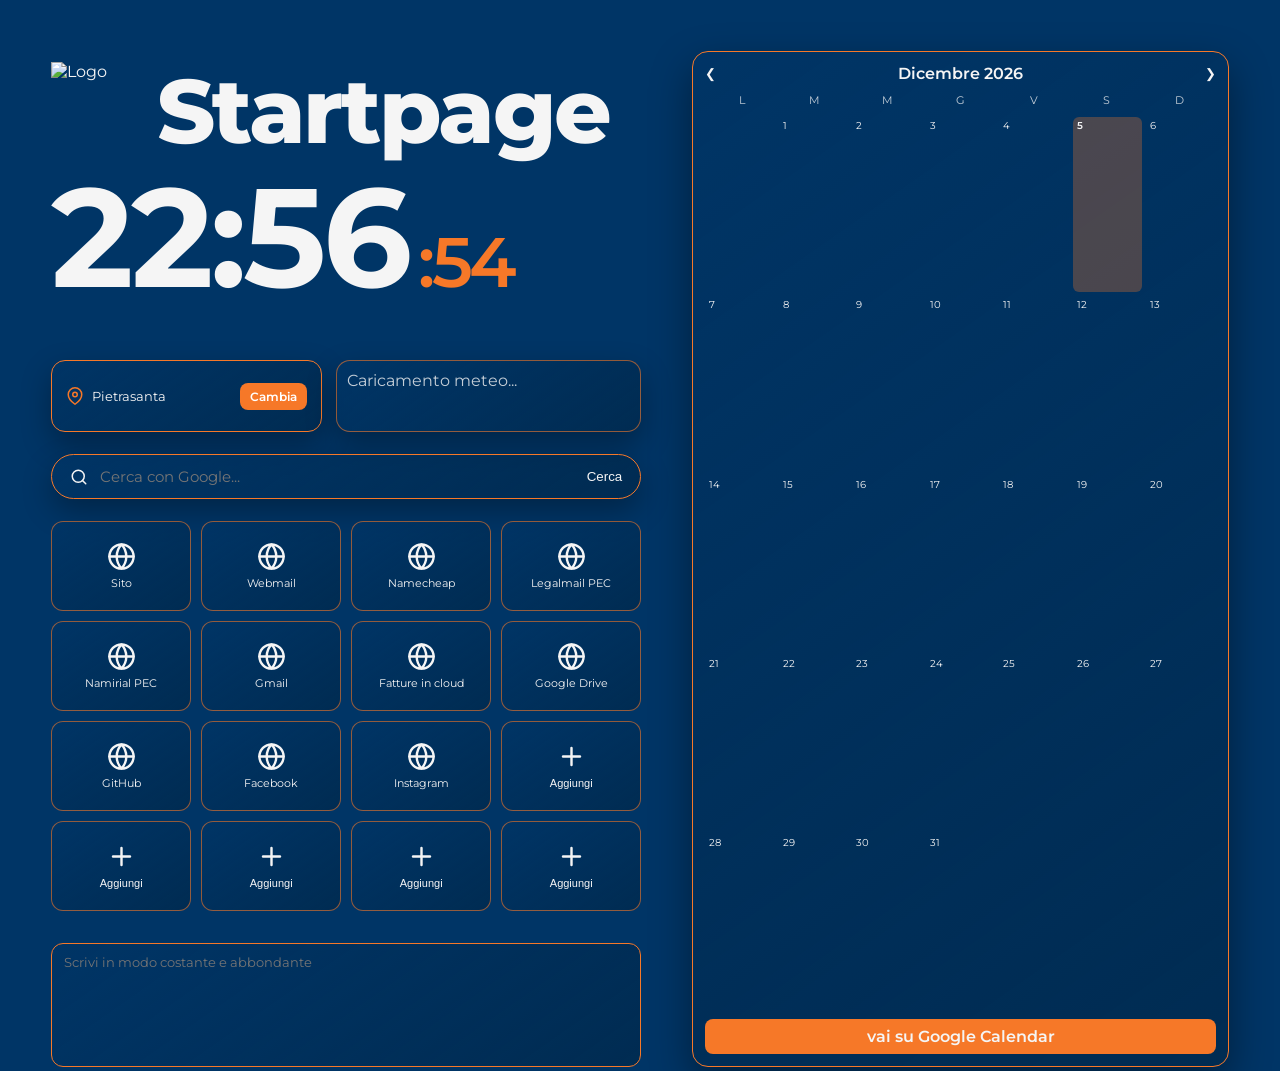
==== commit fe0e4220: "Startpage: sveglia HH.MM, meteo layout icona+giorno/temp, note calendario più grandi" ====
--- a/startpage/index.html
+++ b/startpage/index.html
@@ -150,15 +150,21 @@
     }
     .weather-day-item {
       display: flex;
+      align-items: center;
+      min-width: 90px;
+      flex: 1;
+      font-size: 11px;
+      gap: 6px;
+    }
+    .weather-day-item img {
+      width: 36px;
+      height: 36px;
+      flex-shrink: 0;
+    }
+    .weather-day-meta {
+      display: flex;
       flex-direction: column;
-      align-items: center;
-      min-width: 58px;
-      font-size: 11px;
-      gap: 2px;
-    }
-    .weather-day-item img {
-      width: 28px;
-      height: 28px;
+      line-height: 1.1;
     }
     
     .search-box {
@@ -285,6 +291,9 @@
       border: none;
     }
     
+    @media (min-width: 1101px) {
+      .cal-note { font-size: 12px !important; }
+    }
     @media (max-width: 1100px) {
       .container { grid-template-columns: 1fr; overflow: visible; }
       html, body { overflow: visible; }
@@ -395,10 +404,10 @@
       } catch(e) {}
     }
     function setAlarmByClick() {
-      const val = prompt('Imposta sveglia (HH:MM):', alarmTime || '');
+      const val = prompt('Imposta sveglia (HH.MM):', alarmTime || '');
       if (!val) return;
-      if (!/^\d{2}:\d{2}$/.test(val)) {
-        alert('Formato non valido. Usa HH:MM');
+      if (!/^\d{2}\.\d{2}$/.test(val)) {
+        alert('Formato non valido. Usa HH.MM');
         return;
       }
       alarmTime = val;
@@ -412,7 +421,7 @@
     setInterval(() => {
       if (!alarmTime) return;
       const now = new Date();
-      const cur = String(now.getHours()).padStart(2,'0') + ':' + String(now.getMinutes()).padStart(2,'0');
+      const cur = String(now.getHours()).padStart(2,'0') + '.' + String(now.getMinutes()).padStart(2,'0');
       if (cur === alarmTime && !alarmTriggered) {
         alarmTriggered = true;
         playAlarm();
@@ -470,7 +479,7 @@
           const d = new Date(dates[i] + 'T12:00:00');
           const el = document.createElement('div');
           el.className = 'weather-day-item';
-          el.innerHTML = `<div>${days[d.getDay()]}</div><img src="${icons[codes[i]] || icons[0]}" alt=""><div>${Math.round(max[i])}°</div>`;
+          el.innerHTML = `<img src="${icons[codes[i]] || icons[0]}" alt=""><div class="weather-day-meta"><div>${days[d.getDay()]}</div><div>${Math.round(max[i])}°</div></div>`;
           container.appendChild(el);
         }
       } catch(e) {}
@@ -610,9 +619,10 @@
         }
         const note = document.createElement('div');
         note.contentEditable = true;
+        note.className = 'cal-note';
         note.setAttribute('data-date', year + '-' + String(month+1).padStart(2,'0') + '-' + String(d).padStart(2,'0'));
         note.style.flex = '1';
-        note.style.fontSize = '9px';
+        note.style.fontSize = '11px';
         note.style.padding = '2px 4px';
         note.style.outline = 'none';
         note.style.wordBreak = 'break-word';
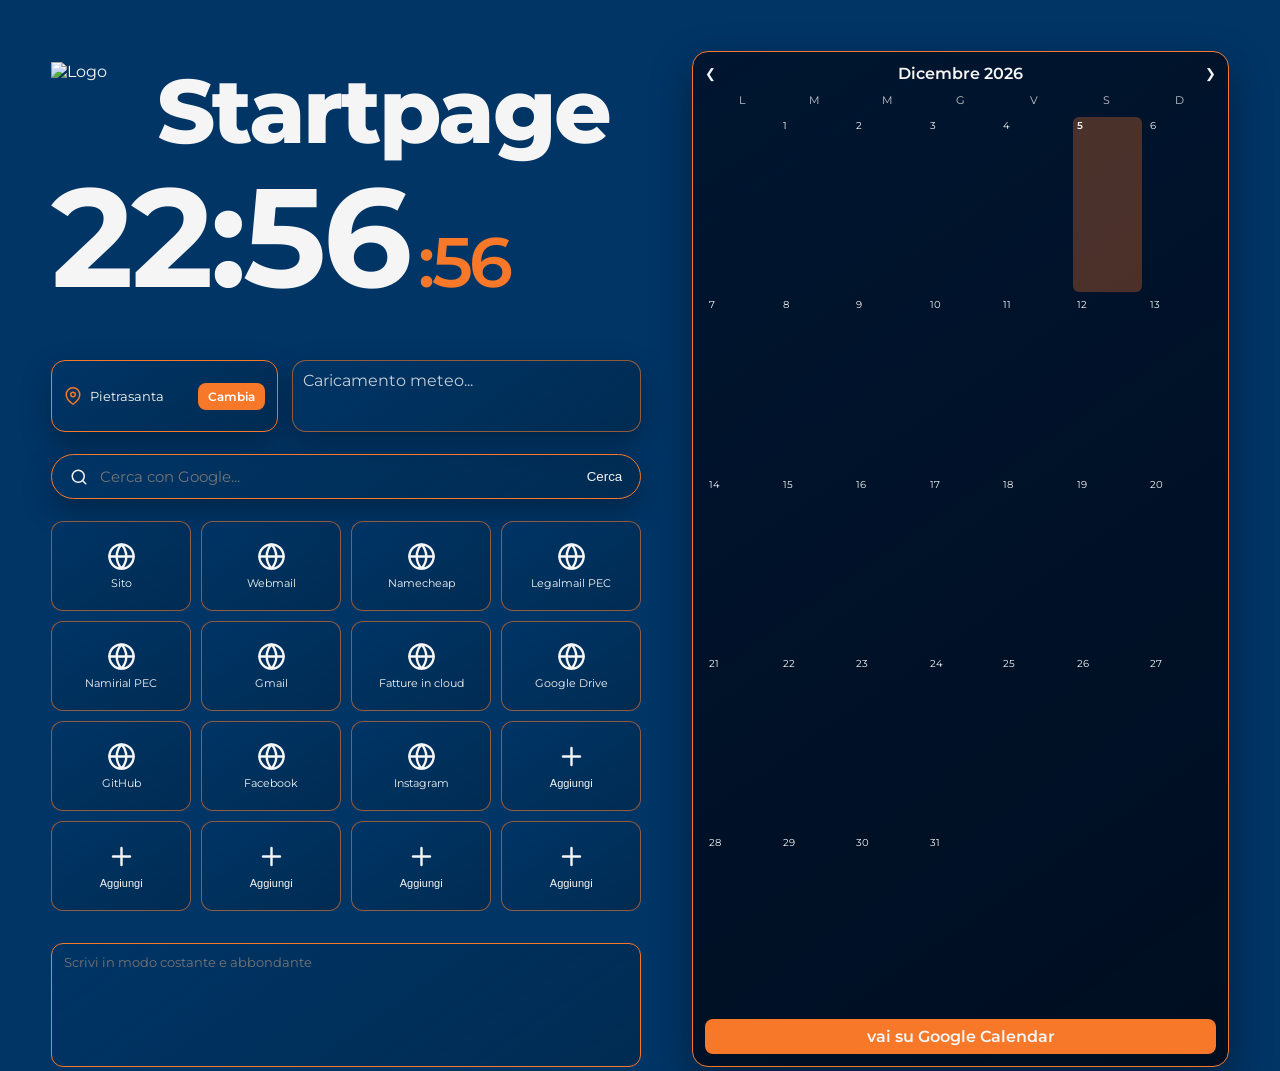
==== commit 2d95f054: "Startpage: card località più stretta, meteo più largo, icone meteo più grandi, calendario più scuro" ====
--- a/startpage/index.html
+++ b/startpage/index.html
@@ -109,12 +109,13 @@
       display: flex;
       align-items: center;
       gap: 8px;
-      padding: 10px 14px;
+      padding: 10px 12px;
       background: linear-gradient(145deg, rgba(0,53,102,.8), rgba(0,35,63,.5));
       border: 1px solid #f67828;
       border-radius: 14px;
       box-shadow: 0 12px 30px rgba(0,0,0,.3);
       min-height: 72px;
+      flex-shrink: 0;
     }
     .location-card input {
       background: transparent;
@@ -122,7 +123,7 @@
       color: #f5f5f5;
       font-family: 'Montserrat', sans-serif;
       font-size: 13px;
-      width: 140px;
+      width: 100px;
       outline: none;
     }
     .location-card button {
@@ -157,8 +158,8 @@
       gap: 6px;
     }
     .weather-day-item img {
-      width: 36px;
-      height: 36px;
+      width: 44px;
+      height: 44px;
       flex-shrink: 0;
     }
     .weather-day-meta {
@@ -279,7 +280,7 @@
     .calendar-card {
       flex: 1;
       height: 100%;
-      background: linear-gradient(145deg, rgba(0,53,102,.8), rgba(0,35,63,.5));
+      background: linear-gradient(145deg, rgba(0,20,45,.95), rgba(0,10,25,.9));
       border: 1px solid #f67828;
       border-radius: 16px;
       overflow: hidden;
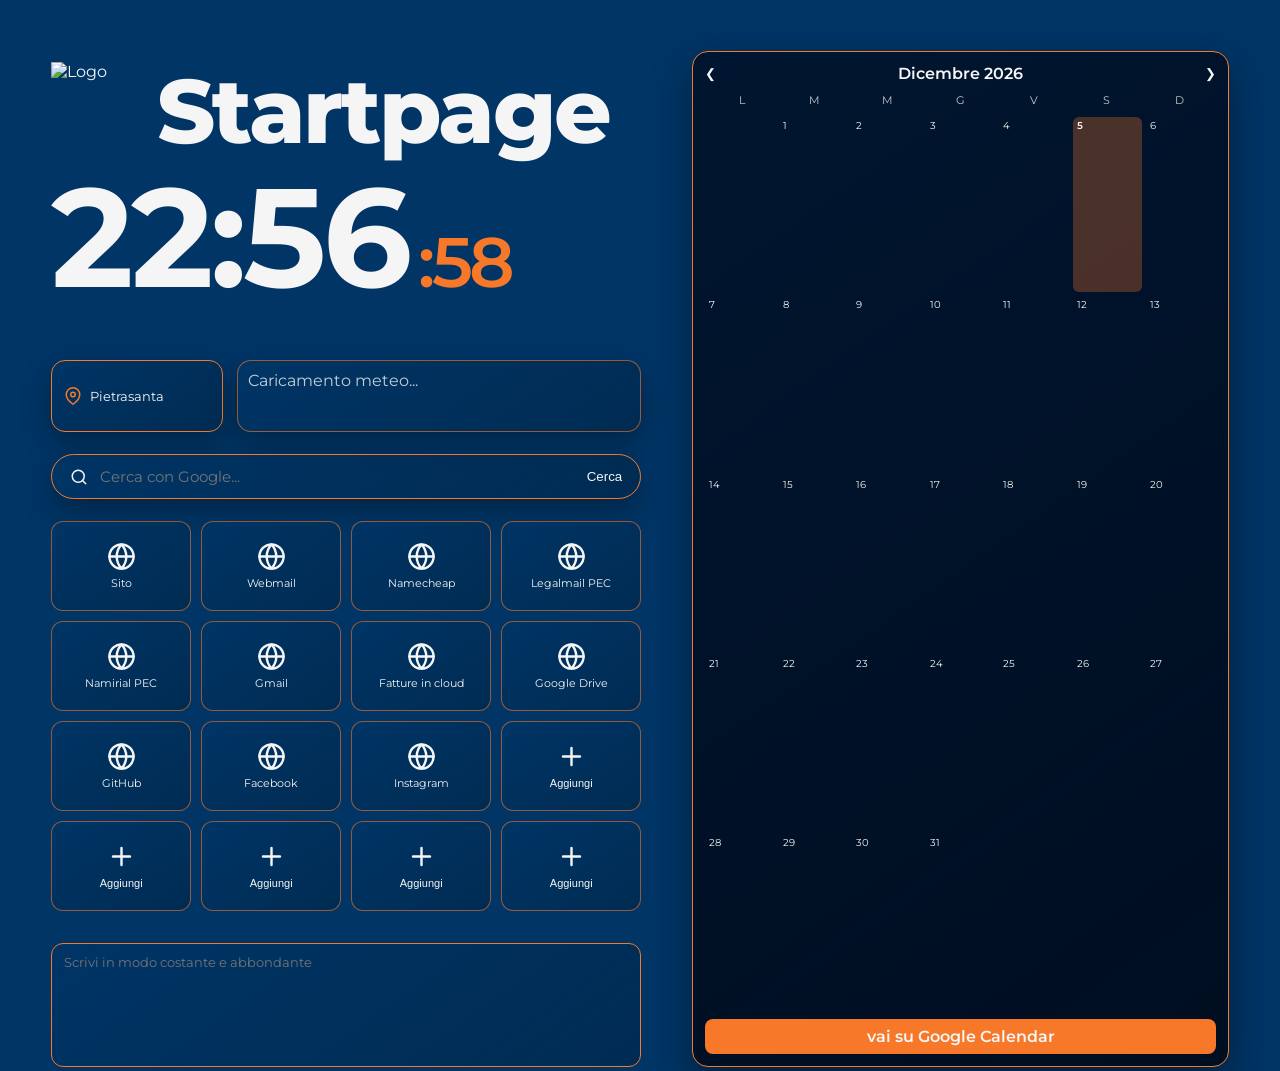
==== commit a067263e: "Startpage: località con Invio, icone meteo più grandi" ====
--- a/startpage/index.html
+++ b/startpage/index.html
@@ -123,19 +123,8 @@
       color: #f5f5f5;
       font-family: 'Montserrat', sans-serif;
       font-size: 13px;
-      width: 100px;
+      width: 120px;
       outline: none;
-    }
-    .location-card button {
-      background: #f67828;
-      border: none;
-      color: #fff;
-      padding: 6px 10px;
-      border-radius: 8px;
-      cursor: pointer;
-      font-family: 'Montserrat', sans-serif;
-      font-weight: 600;
-      font-size: 12px;
     }
     .weather-week-card {
       flex: 1;
@@ -158,8 +147,8 @@
       gap: 6px;
     }
     .weather-day-item img {
-      width: 44px;
-      height: 44px;
+      width: 54px;
+      height: 54px;
       flex-shrink: 0;
     }
     .weather-day-meta {
@@ -326,7 +315,6 @@
         <div class="location-card">
           <svg width="18" height="18" viewBox="0 0 24 24" fill="none" stroke="#f67828" stroke-width="2" stroke-linecap="round" stroke-linejoin="round"><path d="M21 10c0 7-9 13-9 13s-9-6-9-13a9 9 0 0 1 18 0z"/><circle cx="12" cy="10" r="3"/></svg>
           <input id="locationInput" value="Pietrasanta" placeholder="Località">
-          <button onclick="updateLocation()">Cambia</button>
         </div>
         <div class="weather-week-card" id="weatherWeek">
           <div style="opacity:.8;">Caricamento meteo...</div>
@@ -456,7 +444,13 @@
         if (sl.lat && sl.lon) { weatherLat = sl.lat; weatherLon = sl.lon; document.getElementById('locationInput').value = sl.name || 'Pietrasanta'; }
       } catch(e) {}
     }
-    
+    const locInput = document.getElementById('locationInput');
+    if (locInput) {
+      locInput.addEventListener('keydown', (e) => {
+        if (e.key === 'Enter') { e.preventDefault(); updateLocation(); }
+      });
+    }
+
     async function loadWeather() {
       try {
         const res = await fetch(`https://api.open-meteo.com/v1/forecast?latitude=${weatherLat}&longitude=${weatherLon}&daily=temperature_2m_max,temperature_2m_min,weathercode&timezone=Europe/Rome&forecast_days=7`);
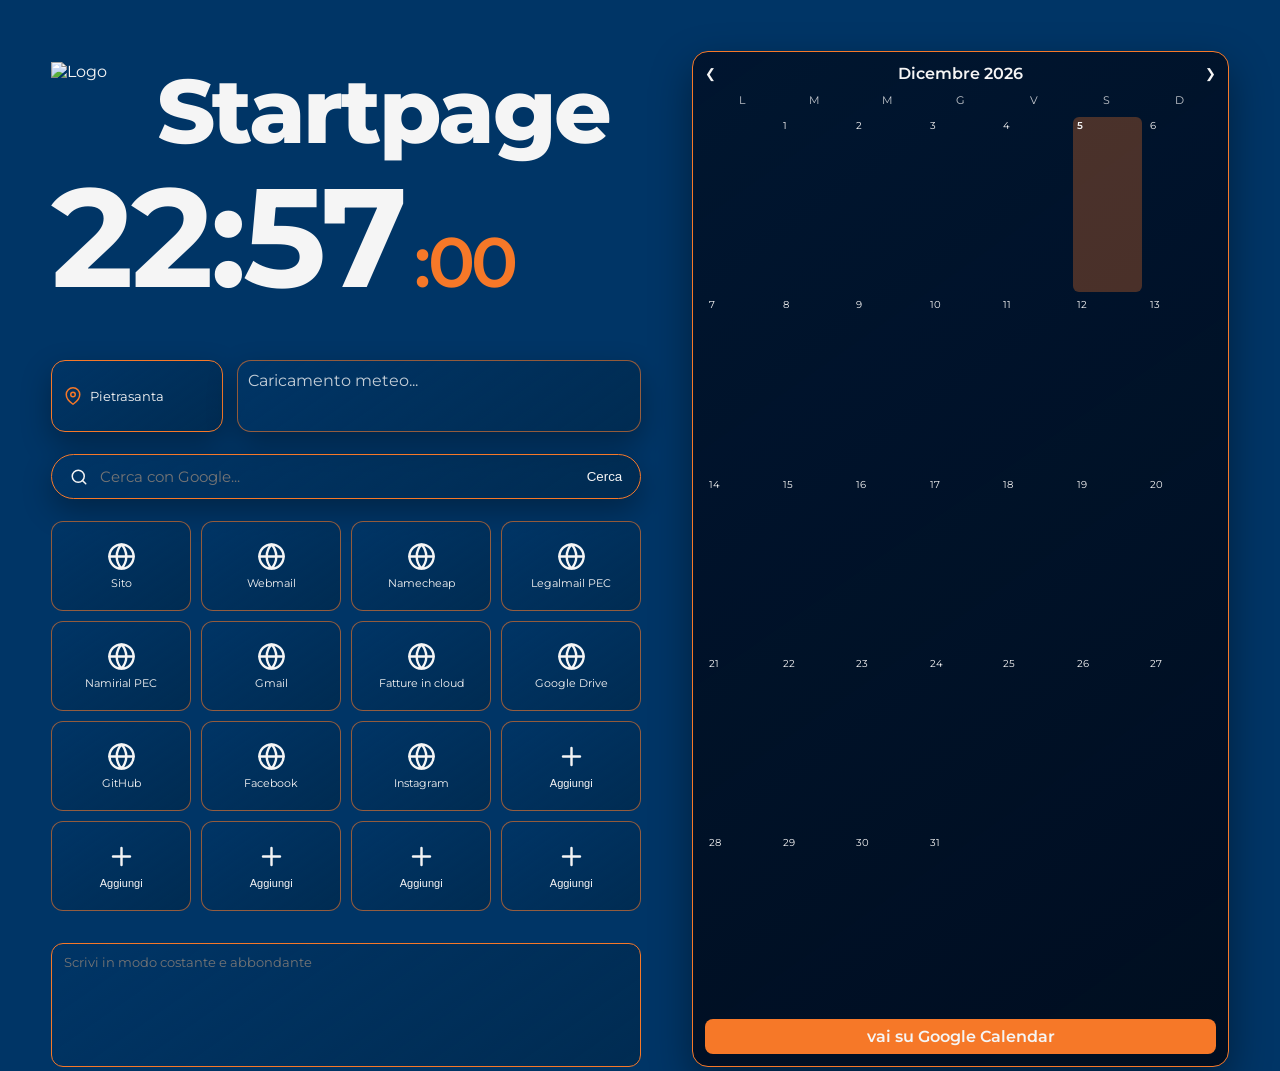
==== commit 087903cf: "Startpage: rimuovi sveglia, meteo oggi in evidenza" ====
--- a/startpage/index.html
+++ b/startpage/index.html
@@ -145,6 +145,12 @@
       flex: 1;
       font-size: 11px;
       gap: 6px;
+      padding: 4px 6px;
+      border-radius: 8px;
+    }
+    .weather-day-item.today {
+      background: rgba(246,120,40,0.25);
+      border: 1px solid rgba(246,120,40,0.6);
     }
     .weather-day-item img {
       width: 54px;
@@ -393,8 +399,15 @@
       } catch(e) {}
     }
     function setAlarmByClick() {
-      const val = prompt('Imposta sveglia (HH.MM):', alarmTime || '');
-      if (!val) return;
+      const val = prompt('Imposta sveglia (HH.MM) — lascia vuoto per rimuovere:', alarmTime || '');
+      if (val === null) return;
+      if (val === '') {
+        alarmTime = null;
+        alarmTriggered = false;
+        localStorage.removeItem('startpage-alarm');
+        document.getElementById('alarmStatus').textContent = '';
+        return;
+      }
       if (!/^\d{2}\.\d{2}$/.test(val)) {
         alert('Formato non valido. Usa HH.MM');
         return;
@@ -470,11 +483,13 @@
         const days = ['Dom','Lun','Mar','Mer','Gio','Ven','Sab'];
         const container = document.getElementById('weatherWeek');
         container.innerHTML = '';
+        const today = new Date();
         for (let i = 0; i < dates.length; i++) {
           const d = new Date(dates[i] + 'T12:00:00');
           const el = document.createElement('div');
-          el.className = 'weather-day-item';
-          el.innerHTML = `<img src="${icons[codes[i]] || icons[0]}" alt=""><div class="weather-day-meta"><div>${days[d.getDay()]}</div><div>${Math.round(max[i])}°</div></div>`;
+          const isToday = d.getFullYear() === today.getFullYear() && d.getMonth() === today.getMonth() && d.getDate() === today.getDate();
+          el.className = 'weather-day-item' + (isToday ? ' today' : '');
+          el.innerHTML = `<img src="${icons[codes[i]] || icons[0]}" alt=""><div class="weather-day-meta"><div>${isToday ? 'Oggi' : days[d.getDay()]}</div><div>${Math.round(max[i])}°</div></div>`;
           container.appendChild(el);
         }
       } catch(e) {}
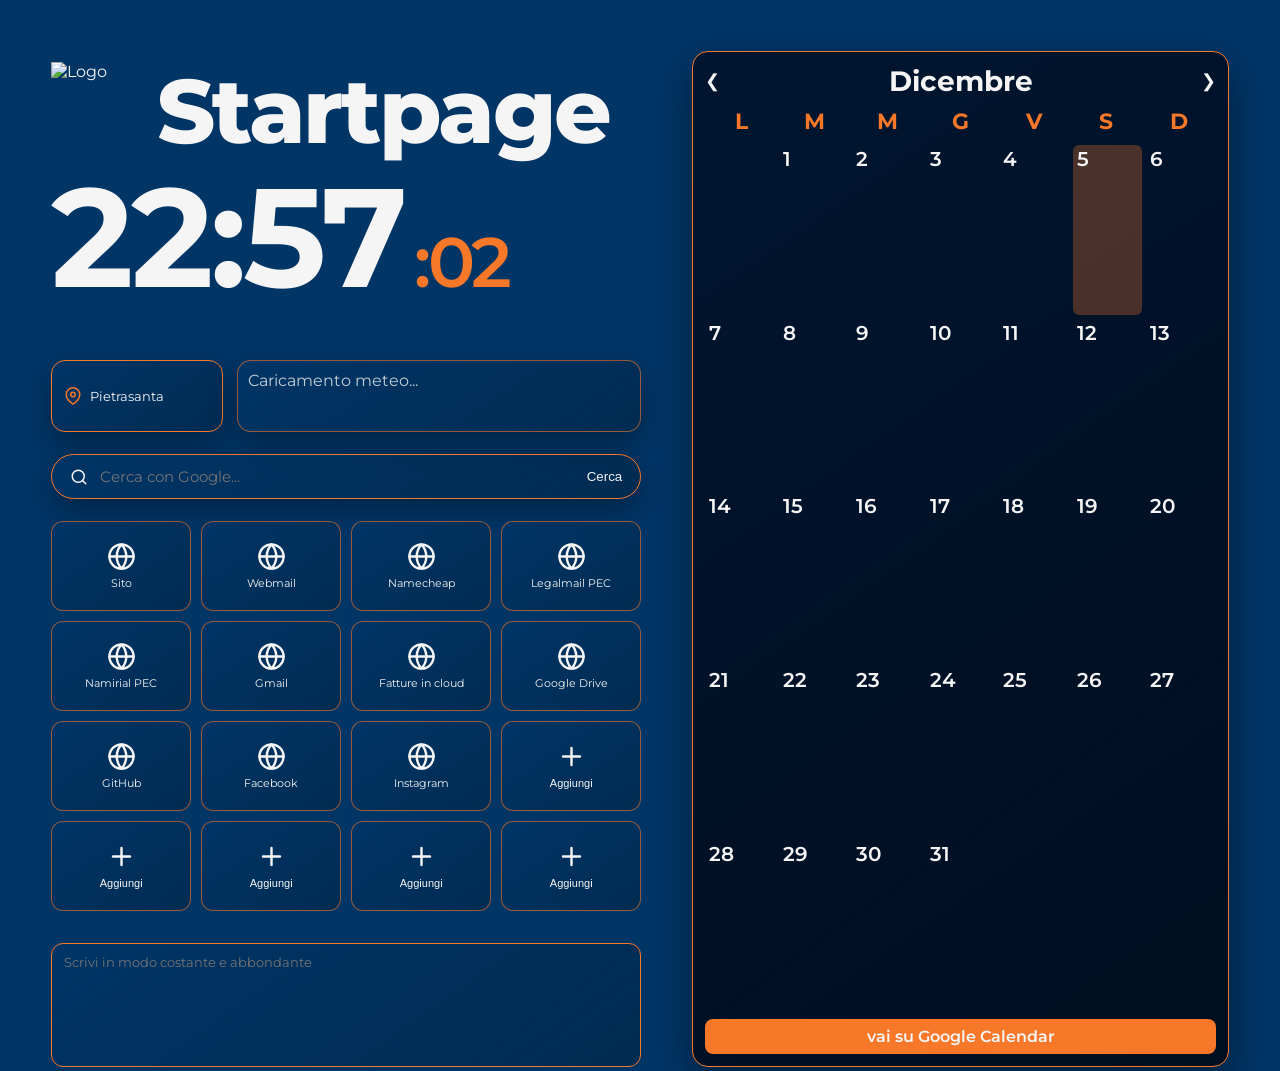
==== commit b50b026c: "Startpage: calendario solo mese, font più grandi, giorni settimana arancione" ====
--- a/startpage/index.html
+++ b/startpage/index.html
@@ -343,11 +343,11 @@
     <div class="right-col">
       <div class="calendar-card" style="display:flex;flex-direction:column;padding:12px;gap:10px;">
         <div style="display:flex;align-items:center;justify-content:space-between;">
-          <button onclick="prevMonth()" style="background:transparent;border:none;color:#f5f5f5;cursor:pointer;">&#10094;</button>
-          <div id="calTitle" style="font-weight:600;"></div>
-          <button onclick="nextMonth()" style="background:transparent;border:none;color:#f5f5f5;cursor:pointer;">&#10095;</button>
+          <button onclick="prevMonth()" style="background:transparent;border:none;color:#f5f5f5;cursor:pointer;font-size:18px;">&#10094;</button>
+          <div id="calTitle" style="font-weight:700;font-size:28px;"></div>
+          <button onclick="nextMonth()" style="background:transparent;border:none;color:#f5f5f5;cursor:pointer;font-size:18px;">&#10095;</button>
         </div>
-        <div style="display:grid;grid-template-columns:repeat(7,1fr);text-align:center;font-size:11px;opacity:.8;">
+        <div style="display:grid;grid-template-columns:repeat(7,1fr);text-align:center;font-size:22px;color:#f67828;font-weight:700;">
           <div>L</div><div>M</div><div>M</div><div>G</div><div>V</div><div>S</div><div>D</div>
         </div>
         <div id="calGrid" style="display:grid;grid-template-columns:repeat(7,1fr);gap:4px;flex:1;"></div>
@@ -604,7 +604,7 @@
       const firstDay = new Date(year, month, 1);
       const lastDay = new Date(year, month + 1, 0);
       const monthNames = ['Gennaio','Febbraio','Marzo','Aprile','Maggio','Giugno','Luglio','Agosto','Settembre','Ottobre','Novembre','Dicembre'];
-      title.textContent = monthNames[month] + ' ' + year;
+      title.textContent = monthNames[month];
       let start = firstDay.getDay();
       if (start === 0) start = 7;
       for (let i = 1; i < start; i++) {
@@ -621,7 +621,8 @@
         const dayNum = document.createElement('div');
         dayNum.textContent = d;
         dayNum.style.padding = '2px 4px';
-        dayNum.style.fontSize = '10px';
+        dayNum.style.fontSize = '20px';
+        dayNum.style.fontWeight = '600';
         const today = new Date();
         if (today.getDate() === d && today.getMonth() === month && today.getFullYear() === year) {
           cellWrap.style.background = 'rgba(246,120,40,0.3)';
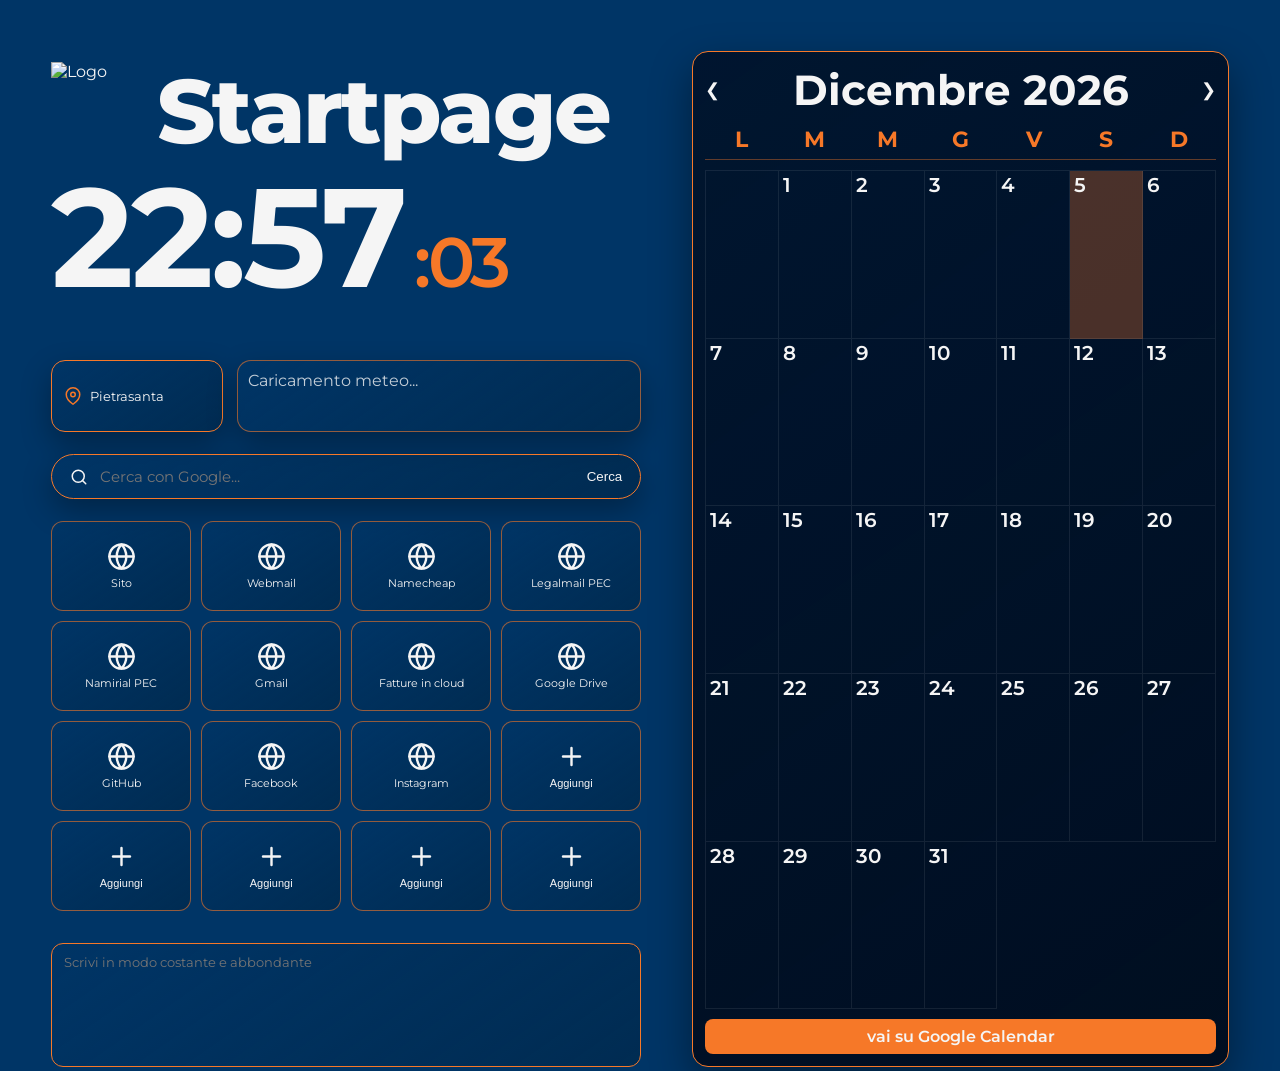
==== commit 676c572e: "Startpage: calendario con anno, mese più grande, griglia celle" ====
--- a/startpage/index.html
+++ b/startpage/index.html
@@ -344,13 +344,13 @@
       <div class="calendar-card" style="display:flex;flex-direction:column;padding:12px;gap:10px;">
         <div style="display:flex;align-items:center;justify-content:space-between;">
           <button onclick="prevMonth()" style="background:transparent;border:none;color:#f5f5f5;cursor:pointer;font-size:18px;">&#10094;</button>
-          <div id="calTitle" style="font-weight:700;font-size:28px;"></div>
+          <div id="calTitle" style="font-weight:700;font-size:42px;"></div>
           <button onclick="nextMonth()" style="background:transparent;border:none;color:#f5f5f5;cursor:pointer;font-size:18px;">&#10095;</button>
         </div>
-        <div style="display:grid;grid-template-columns:repeat(7,1fr);text-align:center;font-size:22px;color:#f67828;font-weight:700;">
+        <div style="display:grid;grid-template-columns:repeat(7,1fr);text-align:center;font-size:22px;color:#f67828;font-weight:700;border-bottom:1px solid rgba(246,120,40,.4);padding-bottom:6px;">
           <div>L</div><div>M</div><div>M</div><div>G</div><div>V</div><div>S</div><div>D</div>
         </div>
-        <div id="calGrid" style="display:grid;grid-template-columns:repeat(7,1fr);gap:4px;flex:1;"></div>
+        <div id="calGrid" style="display:grid;grid-template-columns:repeat(7,1fr);gap:0;flex:1;border-top:1px solid rgba(255,255,255,.08);border-left:1px solid rgba(255,255,255,.08);"></div>
         <a href="https://calendar.google.com/calendar/u/0/r" target="_blank" style="text-align:center;color:#f5f5f5;text-decoration:none;background:#f67828;padding:8px;border-radius:8px;font-weight:600;">vai su Google Calendar</a>
       </div>
     </div>
@@ -604,11 +604,13 @@
       const firstDay = new Date(year, month, 1);
       const lastDay = new Date(year, month + 1, 0);
       const monthNames = ['Gennaio','Febbraio','Marzo','Aprile','Maggio','Giugno','Luglio','Agosto','Settembre','Ottobre','Novembre','Dicembre'];
-      title.textContent = monthNames[month];
+      title.textContent = monthNames[month] + ' ' + year;
       let start = firstDay.getDay();
       if (start === 0) start = 7;
       for (let i = 1; i < start; i++) {
         const empty = document.createElement('div');
+        empty.style.borderRight = '1px solid rgba(255,255,255,.08)';
+        empty.style.borderBottom = '1px solid rgba(255,255,255,.08)';
         grid.appendChild(empty);
       }
       for (let d = 1; d <= lastDay.getDate(); d++) {
@@ -616,8 +618,9 @@
         cellWrap.style.display = 'flex';
         cellWrap.style.flexDirection = 'column';
         cellWrap.style.minHeight = '40px';
-        cellWrap.style.borderRadius = '6px';
         cellWrap.style.overflow = 'hidden';
+        cellWrap.style.borderRight = '1px solid rgba(255,255,255,.08)';
+        cellWrap.style.borderBottom = '1px solid rgba(255,255,255,.08)';
         const dayNum = document.createElement('div');
         dayNum.textContent = d;
         dayNum.style.padding = '2px 4px';
